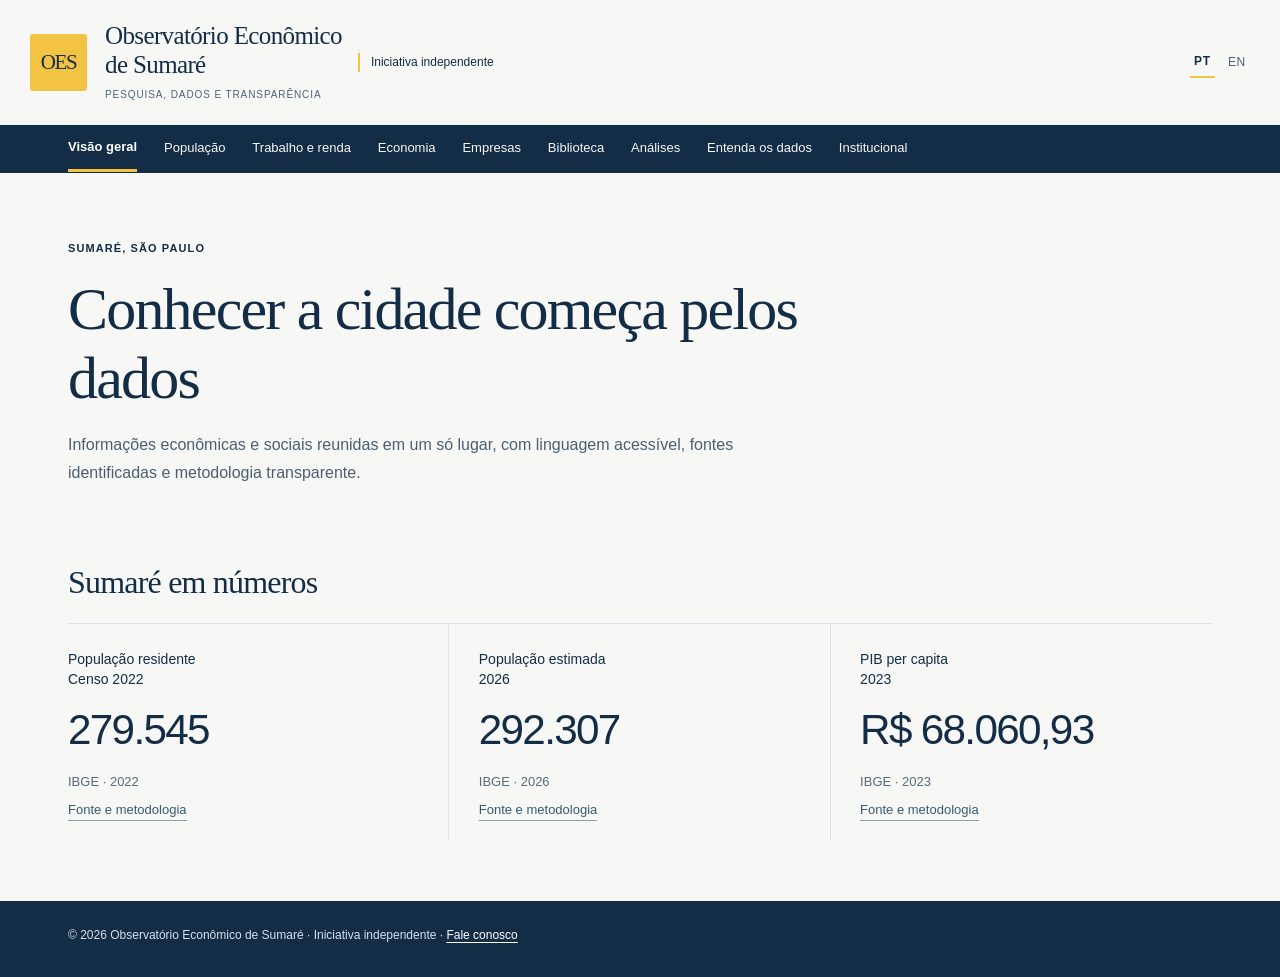
==== site/index.html @ 67cda7cc "style: aplica identidade híbrida OES e metadados de compartilhamento" ====
<!DOCTYPE html>
<html lang="pt-BR"><head><meta charset="utf-8"/><meta content="width=device-width,initial-scale=1" name="viewport"/><title>Observatório Econômico de Sumaré | Dados e transparência</title><meta name="description" content="Consulte dados oficiais de Sumaré sobre população, empregos, empresas e economia. Indicadores do IBGE e MTE, gráficos e fontes verificáveis.">
<link rel="canonical" href="https://oesumare.github.io/">
<link rel="alternate" hreflang="pt-BR" href="https://oesumare.github.io/">
<link rel="alternate" hreflang="en" href="https://oesumare.github.io/en/index.html">
<meta property="og:type" content="website">
<meta property="og:site_name" content="Observatório Econômico de Sumaré">
<meta property="og:locale" content="pt_BR">
<meta property="og:locale:alternate" content="en_US">
<meta property="og:title" content="Observatório Econômico de Sumaré | Dados e transparência">
<meta property="og:description" content="Consulte dados oficiais de Sumaré sobre população, empregos, empresas e economia. Indicadores do IBGE e MTE, gráficos e fontes verificáveis.">
<meta property="og:url" content="https://oesumare.github.io/">
<meta property="og:image" content="https://oesumare.github.io/assets/images/oes-social.png">
<meta property="og:image:type" content="image/png">
<meta property="og:image:width" content="1200">
<meta property="og:image:height" content="630">
<meta property="og:image:alt" content="Identidade institucional do Observatório Econômico de Sumaré">
<meta name="twitter:card" content="summary_large_image">
<meta name="twitter:image" content="https://oesumare.github.io/assets/images/oes-social.png"><meta http-equiv="Content-Security-Policy" content="default-src 'self'; script-src 'self'; style-src 'self' https://fonts.googleapis.com; font-src https://fonts.gstatic.com; img-src 'self' data:; connect-src 'self'; object-src 'none'; base-uri 'self'; form-action 'none'"><link rel="stylesheet" href="assets/css/styles.css?v=20261028-governance-return"><link rel="stylesheet" href="assets/css/mapa.css"><link rel="stylesheet" href="assets/css/empresas.css"><link rel="stylesheet" href="assets/css/idades.css"><script src="assets/js/lang-switch.js" defer></script><script src="assets/js/nav-scroll-cue.js" defer></script><script src="assets/js/app.js" defer></script><script src="assets/js/indicators.js" defer></script><script src="assets/js/mapa.js" defer></script><script src="assets/js/idades.js" defer></script><script src="assets/js/empresas.js" defer></script><script src="assets/js/empresas-cempre.js" defer></script></head><body>
<header class="mast"><div class="wrap mast-inner"><div class="identity"><div aria-hidden="true" class="monogram">OES</div><div><strong>Observatório Econômico<br/>de Sumaré</strong><span>Pesquisa, dados e transparência</span></div></div><div class="independent"><span class="independent-main">Iniciativa independente</span></div><div class="language-switch" role="group" aria-label="Idioma"><span class="language-current" aria-current="true">PT</span><a lang="en" hreflang="en" href="en/index.html">EN</a></div></div></header>
<nav aria-label="Navegação principal">
<div class="wrap nav-shell"><div class="nav-inner">
<button type="button" aria-expanded="true" class="active" data-tab="inicio">Visão geral</button>
<button type="button" aria-expanded="false" data-tab="populacao">População</button>
<button type="button" aria-expanded="false" data-tab="trabalho">Trabalho e renda</button>
<button type="button" aria-expanded="false" data-tab="economia">Economia</button>
<button type="button" aria-expanded="false" data-tab="empresas">Empresas</button>
<a class="nav-library-link" href="biblioteca.html">Biblioteca</a>
<button type="button" aria-expanded="false" data-tab="analises">Análises</button>
<button type="button" aria-expanded="false" data-tab="metodologia">Entenda os dados</button>
<button type="button" aria-expanded="false" data-tab="sobre">Institucional</button>
</div></div>
</nav>
<main class="wrap"><section class="tab" id="inicio" role="region"><section class="intro intro--overview"><div><div class="kicker">Sumaré, São Paulo</div><h1>Conhecer a cidade começa pelos dados</h1><p>Informações econômicas e sociais reunidas em um só lugar, com linguagem acessível, fontes identificadas e metodologia transparente.</p></div></section><div class="section-title"><h2>Sumaré em números</h2></div><div class="metrics metrics--three"><div class="metric" data-indicator="populacao-censo-2022"><p class="metric-title">População residente<br/>Censo 2022</p><div class="number">Carregando…</div><div class="origin">IBGE · <a href="https://www.ibge.gov.br/cidades-e-estados/sp/sumare.html" rel="noopener" target="_blank">Fonte</a></div></div><div class="metric" data-indicator="populacao-estimada"><p class="metric-title">População estimada<br/>2026</p><div class="number">Carregando…</div><div class="origin">IBGE · <a href="https://www.ibge.gov.br/cidades-e-estados/sp/sumare.html" rel="noopener" target="_blank">Fonte</a></div></div><div class="metric" data-indicator="pib-per-capita-2023"><p class="metric-title">PIB per capita<br/>2023</p><div class="number">Carregando…</div><div class="origin">IBGE · <a href="https://www.ibge.gov.br/cidades-e-estados/sp/sumare.html" rel="noopener" target="_blank">Fonte</a></div></div></div></section>
<section class="tab" hidden="" id="populacao" role="region"><div class="section-title"><h2 id="mapa-titulo">População</h2></div>
<section class="populacao-indicadores"><div class="section-title"><h2>Indicadores do município</h2></div>
<div class="metrics metrics--two">
<article class="metric" data-indicator="populacao-censo-2022"><p class="metric-title">População residente · Censo 2022</p><div class="number">Carregando…</div><div class="origin">Fonte: IBGE</div></article>
<article class="metric" data-indicator="populacao-estimada"><p class="metric-title">População estimada · 2026</p><div class="number">Carregando…</div><div class="origin">Fonte: IBGE</div></article>
</div><p class="footnote">O Censo conta quantas pessoas moravam na cidade em 2022. A estimativa calcula a população para uma data posterior.</p></section><section class="mapa-section" data-mapa aria-labelledby="mapa-titulo"><p class="mapa-intro">Moradores por região administrativa · IBGE, Censo 2022.</p><div class="mapa-layout"><div class="mapa-figure"><svg class="mapa-canvas" data-mapa-svg role="group" aria-label="Mapa interativo das seis regiões de Sumaré" viewBox="0 0 720 390"></svg><div class="mapa-scale" aria-label="As cores indicam o número de moradores"><span>35,7 mil</span><span class="mapa-scale-bar" aria-hidden="true"></span><span>59,1 mil moradores</span></div></div><aside class="mapa-sidebar" aria-label="Moradores por região"><div class="mapa-sidebar-heading"><h3>Moradores por região</h3><span>Censo 2022</span></div><div class="mapa-region-list"><div class="mapa-buttons" data-mapa-buttons role="group" aria-label="Selecionar região"></div></div></aside></div><p class="mapa-status" role="status" data-mapa-status>Carregando mapa oficial…</p><p class="mapa-announcement" data-mapa-selection aria-live="polite"></p><div class="mapa-note"><p>O Censo 2022 registrou <strong>279.545 moradores</strong> em Sumaré. Nas seis regiões apresentadas, são <strong>276.846</strong>, uma diferença de <strong>2.699 pessoas</strong> ainda não esclarecida pelas fontes consultadas do IBGE.</p><details class="mapa-details"><summary>Fontes e limitações</summary><p>No IBGE, essas regiões são classificadas como bairros. Os dados populacionais e os limites geográficos são de 2022. Fontes: <a href="https://ftp.ibge.gov.br/Censos/Censo_Demografico_2022/Agregados_por_Setores_Censitarios/Agregados_por_Bairro_csv/Agregados_por_bairros_basico_BR_20260520.zip" target="_blank" rel="noopener noreferrer">IBGE · CSV</a> · <a href="https://geoftp.ibge.gov.br/organizacao_do_territorio/malhas_territoriais/malhas_de_setores_censitarios__divisoes_intramunicipais/censo_2022/bairros/shp/UF/SP_bairros_CD2022.zip" target="_blank" rel="noopener noreferrer">IBGE · limites geográficos</a>.</p></details></div></section><section class="age-section" aria-labelledby="age-title" data-age-chart><div class="section-title"><h2 id="age-title">Moradores por faixa etária</h2><span>IBGE · Censo 2022</span></div><div class="age-list" data-age-list><p>Carregando faixas etárias…</p></div><p class="age-selection" data-age-selection role="status" aria-live="polite"></p><p class="age-source">Fonte: <a target="_blank" rel="noopener noreferrer" href="https://sidra.ibge.gov.br/tabela/9514">IBGE · SIDRA, tabela 9514</a>. Faixas agrupadas pelo OES a partir das categorias oficiais de cinco anos.</p></section><section class="populacao-educacao" aria-label="Educação"><div class="section-title"><h2>Educação · Censo 2022</h2></div><div class="metrics metrics--two"><article class="metric" data-indicator="escolarizacao-6-14-anos-2022"><p class="metric-title">Crianças de 6 a 14 anos na escola (2022)</p><div class="number">Carregando…</div><div class="origin">Fonte: IBGE · Censo 2022</div></article><article class="metric" data-indicator="taxa-alfabetizacao-15-mais-2022"><p class="metric-title">Alfabetização, moradores de 15 anos ou mais (2022)</p><div class="number">Carregando…</div><div class="origin">Fonte: IBGE · Censo 2022</div></article></div></section></section><section class="tab" hidden="" id="trabalho" role="region"><div class="section-title"><h2>Trabalho e renda</h2><span>IBGE · RAIS · Novo CAGED</span></div><p class="prose">Os vínculos registrados na cidade e a situação dos moradores são medidas diferentes. Veja cada uma separadamente.</p><h3 class="data-subheading">Empregos formais nos estabelecimentos de Sumaré</h3><p class="section-context">Veja quantos empregos formais estão registrados em Sumaré.</p><div class="metrics metrics--three"><article class="metric" data-indicator="estoque-vinculos-formais" data-source-label="Prefeitura Municipal de Sumaré"><p class="metric-title">Empregos formais ativos (Novo CAGED, ago. 2026)</p><div class="number">Carregando…</div><div class="origin">Prefeitura Municipal de Sumaré</div></article><article class="metric" data-indicator="saldo-vinculos-formais" data-source-label="Prefeitura Municipal de Sumaré"><p class="metric-title">Aumento de empregos formais (jan. a ago. 2026)</p><div class="number">Carregando…</div><div class="origin">Prefeitura Municipal de Sumaré</div></article><article class="metric" data-indicator="saldo-vinculos-formais-2026-08" data-source-label="Prefeitura Municipal de Sumaré"><p class="metric-title">Aumento de empregos formais (ago. 2026)</p><div class="number">Carregando…</div><div class="origin">Prefeitura Municipal de Sumaré</div></article></div><p class="footnote">RAIS 2025 e Novo CAGED (ago. 2026) têm períodos e bases diferentes; seus totais não devem ser comparados diretamente.</p><section class="sector-breakdown" aria-labelledby="rais-setores-titulo"><h3 class="data-subheading" id="rais-setores-titulo">Empregos formais por setor</h3><p class="section-context">RAIS 2025 · empregos registrados nos estabelecimentos de Sumaré.</p><div class="metrics metrics--sectors" role="group" aria-label="Empregos por setor"><article class="metric" data-indicator="rais-vinculos-servicos-2025"><p class="metric-title">Serviços</p><span class="sector-track" aria-hidden="true"><span class="sector-fill"></span></span><div class="number">Carregando…</div></article><article class="metric" data-indicator="rais-vinculos-industria-2025"><p class="metric-title">Indústria</p><span class="sector-track" aria-hidden="true"><span class="sector-fill"></span></span><div class="number">Carregando…</div></article><article class="metric" data-indicator="rais-vinculos-comercio-2025"><p class="metric-title">Comércio</p><span class="sector-track" aria-hidden="true"><span class="sector-fill"></span></span><div class="number">Carregando…</div></article><article class="metric" data-indicator="rais-vinculos-construcao-2025"><p class="metric-title">Construção</p><span class="sector-track" aria-hidden="true"><span class="sector-fill"></span></span><div class="number">Carregando…</div></article><article class="metric" data-indicator="rais-vinculos-agropecuaria-2025"><p class="metric-title">Agropecuária</p><span class="sector-track" aria-hidden="true"><span class="sector-fill"></span></span><div class="number">Carregando…</div></article></div><p class="sector-source">MTE · RAIS 2025 · <button type="button" class="source-detail" data-rais-method hidden>Fonte e metodologia</button></p></section><h3 class="data-subheading">Trabalho dos moradores</h3><p class="section-context">Censo 2022: pessoas de 14 anos ou mais que moravam em Sumaré.</p><div class="metrics metrics--two"><article class="metric" data-indicator="pessoas-ocupadas"><p class="metric-title">Moradores ocupados (Censo 2022)</p><div class="number">Carregando…</div><div class="origin">Fonte: IBGE · Censo 2022</div></article><article class="metric" data-indicator="pessoas-desocupadas"><p class="metric-title">Moradores desocupados (Censo 2022)</p><div class="number">Carregando…</div><div class="origin">Fonte: IBGE · Censo 2022</div></article><article class="metric" data-indicator="previdencia-ocupados"><p class="metric-title">Ocupados que contribuem para a Previdência (2022)</p><div class="number">Carregando…</div><div class="origin">Fonte: IBGE · Censo 2022</div></article><article class="metric" data-indicator="residentes-conta-propria-2022"><p class="metric-title">Moradores por conta própria (2022)</p><div class="number">Carregando…</div><div class="origin">Fonte: IBGE · Censo 2022</div></article></div><h3 class="data-subheading">Rendimentos do trabalho</h3><p class="section-context">Censo 2022: valor central dos rendimentos do trabalho de moradores ocupados com rendimento.</p><div class="metrics metrics--two"><article class="metric" data-indicator="renda-mediana-ocupados-2022"><p class="metric-title">Rendimento mediano mensal (2022)</p><div class="number">Carregando…</div><div class="origin">Fonte: IBGE · Censo 2022</div></article></div><p class="footnote">Consulte as <a href="#metodologia">fontes e metodologias</a> de cada indicador.</p></section><section class="tab" hidden="" id="economia" role="region"><div class="section-title"><h2>Produção econômica</h2><span>IBGE · 2023</span></div><p class="prose">O PIB mostra o valor da produção de bens e serviços em Sumaré. O PIB por habitante divide esse total pela população; não representa a renda de cada morador nem mostra como a renda é distribuída.</p><div class="metrics metrics--two"><article class="metric" data-indicator="pib-municipal-2023"><p class="metric-title">PIB municipal</p><div class="number">Carregando…</div><div class="origin">Fonte: IBGE · PIB dos Municípios 2023</div></article><article class="metric" data-indicator="pib-per-capita-2023"><p class="metric-title">PIB por habitante</p><div class="number">Carregando…</div><div class="origin">Fonte: IBGE · PIB dos Municípios 2023</div></article></div><p class="footnote">Valores de 2023, sem ajuste pela inflação.</p><div class="economy-related"><p class="footnote">O <a href="https://www.ibge.gov.br/estatisticas/economicas/contas-nacionais/9088-produto-interno-bruto-dos-municipios.html" target="_blank" rel="noopener noreferrer">IBGE não divulgou a divisão do PIB de 2023 por setor</a> nesta edição.</p><p class="section-context">Para consultar unidades locais, pessoas ocupadas e atividades por setor, veja <a href="#empresas">Empresas (IBGE, 2024)</a>. São dados de outra pesquisa e outro período de referência.</p></div></section><section class="tab" hidden="" id="empresas" role="region" data-empresas>
<div class="section-title"><h2>Empresas</h2><span>IBGE · 2024</span></div>
<p class="empresas-intro">Veja como as empresas e organizações se distribuem pelos setores da economia de Sumaré e conheça algumas que atuam na cidade.</p>
<section class="empresas-statistics" data-cempre aria-label="Empresas e atividades econômicas de Sumaré">
  <div class="empresas-numbers">
    <div><span>Empresas e organizações</span><strong data-cempre-number="total">Carregando…</strong></div>
  </div>
  <div class="section-title"><h2>Quantidade de empresas por setor</h2></div>
  
  <div class="empresas-bars" data-cempre-bars role="group" aria-label="Selecione um setor"></div>
  <p class="empresas-selection" data-cempre-selected role="status" aria-live="polite">Carregando dados do IBGE…</p>
  <p class="empresas-method">Fonte: <a href="https://sidra.ibge.gov.br/tabela/9528" target="_blank" rel="noopener noreferrer">IBGE · CEMPRE 2024</a>.</p>
</section>
<div class="section-title"><h2>O que algumas empresas fazem em Sumaré</h2></div>
<p class="empresas-intro">Entre as atividades estão a produção de motores, tintas, alimentos, materiais industriais e aços especiais.</p>
<p class="empresas-count" role="status" data-company-status>Carregando informações…</p>
<div class="empresas-grid" data-company-list></div>

</section><section class="tab" hidden="" id="analises" role="region"><div class="section-title"><h2>Análises</h2><span>Produção do OES</span></div><p class="prose">Ainda não há análises do OES publicadas. Quando houver, cada publicação trará fontes, metodologia e limitações.</p></section>
<section class="tab" hidden="" id="metodologia" role="region"><div class="section-title"><h2>Fontes e metodologia</h2><span>Fontes consultadas</span></div><div class="source"><div><strong>IBGE · Censo 2022 e estimativas</strong><p>População, perfil dos moradores e estimativa populacional de 2026.</p></div><a href="https://www.ibge.gov.br/cidades-e-estados/sp/sumare.html" target="_blank" rel="noopener noreferrer">Ver Sumaré no IBGE</a></div><div class="source"><div><strong>IBGE · PIB dos Municípios 2023</strong><p>PIB municipal e PIB por habitante, a preços correntes.</p></div><a href="https://sidra.ibge.gov.br/tabela/5938" target="_blank" rel="noopener noreferrer">SIDRA · tabela 5938</a></div><div class="source"><div><strong>IBGE · CEMPRE 2024</strong><p>Unidades locais, pessoas ocupadas e atividades por setor.</p></div><a href="https://sidra.ibge.gov.br/tabela/9528" target="_blank" rel="noopener noreferrer">SIDRA · tabela 9528</a></div><div class="source"><div><strong>MTE · RAIS 2025</strong><p>Vínculos formais em estabelecimentos da cidade em 31/12/2025.</p></div><a href="https://www.gov.br/trabalho-e-emprego/pt-br/acesso-a-informacao/acoes-e-programas/programas-projetos-acoes-obras-e-atividades/estatisticas-trabalho/rais/rais-2025/rais-2025-tabelas.xlsx" target="_blank" rel="noopener noreferrer">Tabelas RAIS 2025</a></div><div class="source"><div><strong>Novo CAGED · Prefeitura de Sumaré (MTE)</strong><p>Dados até agosto de 2026, conferidos no boletim da Prefeitura, que reproduz números do MTE. A base municipal original do MTE não foi conferida diretamente.</p></div><a href="https://www.sumare.sp.gov.br/cidadao/noticia/sumare-lidera-saldo-de-empregos-na-rpt-ocupa-a-2-posicao-na-rmc-e-e-14-no-estado" target="_blank" rel="noopener noreferrer">Boletim da Prefeitura</a></div><p class="note">Os detalhes e limites de cada número estão em “Fonte e metodologia”, abaixo do indicador. O glossário explica os termos técnicos.</p><section class="glossary-section" id="glossario" aria-labelledby="glossary-heading"><div class="section-title"><h2 id="glossary-heading">Glossário</h2><span>Definições essenciais</span></div><div class="glossary" id="glossary"></div><p class="note">Em “Saiba mais”, consulte a explicação detalhada e a fonte de cada termo.</p></section></section>
<section class="tab" hidden="" id="sobre" role="region"><div class="section-title"><h2>Sobre o OES</h2><span>Iniciativa independente</span></div><div class="prose"><p>O Observatório Econômico de Sumaré (OES) é uma iniciativa independente, apartidária e gratuita criada para facilitar o acesso a informações econômicas e sociais de Sumaré (SP).</p><p>O OES não integra órgãos governamentais ou instituições de pesquisa e não representa os produtores das estatísticas que utiliza.</p></div><div class="institutional-grid"><article class="institutional-block"><h3>Missão</h3><p>Facilitar o acesso gratuito a dados econômicos e sociais confiáveis sobre Sumaré, com fontes e explicações claras.</p></article><article class="institutional-block"><h3>Visão</h3><p>Ser uma fonte independente de informações sobre Sumaré e ajudar a população a discutir a cidade com base em dados.</p></article></div><div class="institutional-block institutional-values"><h3>Valores</h3><p><strong>Rigor científico · Independência · Transparência · Acessibilidade · Interesse público.</strong></p></div><div class="section-title"><h2>Fundadora</h2></div><div class="prose"><p>Aline Araujo Souza é economista formada pela Universidade Federal do Rio de Janeiro (UFRJ), com experiência em análise econômico-financeira, estudos de mercado, valuation e investimentos.</p></div><div class="institutional-cta"><a href="governanca.html">Como o OES funciona →</a></div></section></main>
<footer class="footer"><div class="wrap">© 2026 Observatório Econômico de Sumaré · Iniciativa independente · <a href="https://deluxe-mask-0a2.notion.site/50be564b68a744d1a137b06023974d03" target="_blank" rel="noopener noreferrer">Fale conosco</a></div></footer>
<dialog id="sourceDialog" aria-labelledby="sourceDialogTitle"><button id="closeSourceDialog" type="button" class="close" aria-label="Fechar">×</button><h3 id="sourceDialogTitle"></h3><div id="sourceDialogBody" class="prose"></div></dialog><dialog id="termDialog" aria-labelledby="termTitle"><button type="button" aria-label="Fechar" class="close" id="closeDialog">×</button><h3 id="termTitle"></h3><p id="termText"></p><p class="term-details" id="termDetails"></p><p class="term-source"><strong>Referência oficial:</strong> <a id="termSource" href="https://anuario.ibge.gov.br/2024/glossario-2024.html" rel="noopener noreferrer" target="_blank"></a></p></dialog>
</body></html>
---- site/assets/css/styles.css ----
@import url('https://fonts.googleapis.com/css2?family=Source+Sans+3:wght@400;500;600&family=Source+Serif+4:wght@400;500&display=swap');

/* OES | Estilos consolidados. Ordem de cascata e responsividade preservadas. */
*{box-sizing: border-box}
body{margin:0}
a{text-underline-offset: 3px}
.wrap{padding: 0 28px; margin: auto}
.mast-inner{display: flex; justify-content: space-between; align-items: center; gap: 16px}
.identity{display: flex; align-items: center}
.monogram{display: grid; place-items: center}
.identity strong{display: block}
.identity span{text-transform: uppercase}
.independent{border-left: 2px solid var(--accent); padding-left: 11px}
.intro{display: grid}
.kicker{text-transform: uppercase}
.intro p{margin: 0}
.aside strong{display: block; color: var(--ink); margin-bottom: 8px}
.section-title{display: flex; justify-content: space-between; align-items: end; gap: 10px}
.section-title h2{margin: 0}
.section-title span{color: var(--muted)}
.metrics{display: grid; grid-template-columns: repeat(4,1fr)}
.metric{border-right: 1px solid var(--line)}
.metric:last-child{border-right: 0}
.metric .metric-title{display:block;margin:0}
.number{font-size: 35px}
.cols{display: grid; grid-template-columns: 1.6fr 1fr}
h3{margin: 0 0 15px}
.explain{border-left: 2px solid var(--accent)}
.explain p{font-size: 14px; margin: 0 0 12px}
.explain strong{font-size: 14px}
.explain button{font: inherit; background: none; border: 0; padding: 0; text-decoration: underline; text-underline-offset: 3px; cursor: pointer}
.glossary button{font: inherit; background: none; border: 0; padding: 0; text-decoration: underline; text-underline-offset: 3px; cursor: pointer}
.footnote{font-size: 11px; color: var(--muted); margin: 18px 0 38px}
.tab[hidden]{display: none}
.prose{font-size: 15px}
.data-table{border-collapse: collapse; width: 100%; background: white}
.data-table th{padding: 17px; border-bottom: 1px solid var(--line); text-align: left; vertical-align: top}
.data-table td{padding: 17px; border-bottom: 1px solid var(--line); text-align: left; vertical-align: top}
.data-table th{text-transform: uppercase; letter-spacing: .09em}
.data-table td:nth-child(2){font-size: 17px}
.data-table td small{display: block; font: 12px/1.5 Arial; color: var(--muted)}
.glossary{display: grid; grid-template-columns: repeat(2,1fr); gap: 0 40px}
.term{border-bottom: 1px solid var(--line)}
.term b{display: block}
.term p{margin: 5px 0}
.source{display: flex; justify-content: space-between; gap: 24px; padding: 18px 0; border-bottom: 1px solid var(--line)}
.source p{font-size: 12px; color: var(--muted); margin: 4px 0 0}
.source a{white-space: nowrap; font-size: 12px}
.note{font-size: 13px; margin: 25px 0}
.footer{border-top: 1px solid var(--ink); font-size: 12px}
dialog{border: 1px solid #b8c2be; max-width: 490px; width: calc(100% - 30px); padding: 25px; background: white; color: var(--ink); box-shadow: 0 16px 55px #0002}
dialog::backdrop{background: #15272b88}
dialog p{font-size: 14px}
dialog .close{float: right; border: 0; background: none; font-size: 22px; cursor: pointer}
button:focus-visible{outline: 2px solid var(--accent); outline-offset: 4px}
a:focus-visible{outline: 2px solid var(--accent); outline-offset: 4px}

@media(max-width:800px){
  .metric:nth-child(2){border-right: 0}
  .glossary{grid-template-columns: 1fr}
}

.metric{border-top: 3px solid transparent}
.metric:first-child{border-top-color: var(--yellow)}
.explain{border-left-color: var(--yellow)}
.mast{border-bottom: 1px solid var(--line)}
.source a{color: #205d87}
::selection{background: #f7df90; color: #142D47}
:root{--white: #fff}
body{-webkit-font-smoothing:antialiased}
.wrap{max-width: 1220px; padding-left: 38px; padding-right: 38px}
.mast{color: var(--ink); border: 0}
.mast-inner{padding: 22px 0}
.identity{gap: 18px}
.monogram{font-size: 21px; width: 57px; height: 57px; border: 0; border-radius: 3px}
.identity span{color: var(--muted); font-size: 10px; margin-top: 7px; display: block}
.independent{color: var(--ink); border-left-color: var(--yellow); font-size: 12px; max-width: 245px}
.intro{padding: 75px 0 56px; grid-template-columns: 1.9fr .65fr; gap: 70px; align-items: start}
.kicker{color: var(--accent); font-size: 11px; font-weight: 800; letter-spacing: .10em}
.intro h1{margin: 18px 0 19px; max-width: 850px}
.intro p{color:#4c5e72;max-width:735px}
.aside{border-top: 4px solid #e4b622; color: #5d697c; font-size: 13px; padding-top: 18px}
.aside strong{font-size: 14px}
.section-title{border:0}
.section-title span{font-size: 12px}
.metrics{gap: 1px; background: var(--line); border: 1px solid var(--line); box-shadow: 0 10px 35px #17274208}
.metric{background: #fff; padding: 26px 22px 25px; border: 0}
.metric .metric-title{font-size: 12px; color: #596678; min-height: 43px}
.number{font: 800 clamp(27px,2.9vw,39px)/1.1 Arial,Helvetica,sans-serif; margin: 15px 0 10px; font-variant-numeric: tabular-nums}
.origin{color: #687689; font-size: 11px}
.cols{gap: 60px; padding-top: 26px}
h3{font-size: 18px}
.explain{background: #fff; border: 1px solid var(--line); border-top: 4px solid #e4b622; padding: 23px 26px; box-shadow: 0 5px 22px #17274208}
.explain p{color: #4f6073}
.explain button{color: #0c5cbe; font-weight: 700; text-decoration-thickness: 1px}
.glossary button{color: #0c5cbe; font-weight: 700; text-decoration-thickness: 1px}
.prose{max-width: 800px}
.prose p{color: #47586d}
.data-table{border: 1px solid var(--line)}
.data-table th{background: #10213d; color: #fff; font-size: 11px}
.data-table td{font-size: 13px}
.data-table td:nth-child(2){font: 800 19px Arial,Helvetica,sans-serif}
.term{padding: 20px 0}
.term b{font-size: 16px}
.term p{font-size: 13px; color: #55657a}
.source{background: transparent}
.source strong{font-size: 15px}
.source a{font-weight: 700}
.note{background:transparent;border:0;padding:0;color:var(--muted);max-width:800px;line-height:1.7}
.footer{color:#d6e0ea;margin-top:60px;border:0;padding:25px 0 31px}
.footer a{color: #fff}
a{color: #115ebc}
dialog{border-radius: 5px; border-color: var(--line)}
dialog h3{font: 800 25px Arial,Helvetica,sans-serif}

@media(max-width:800px){
  .wrap{padding-left: 22px; padding-right: 22px}
  .intro{grid-template-columns: 1fr; gap: 22px; padding: 44px 0 36px}
  .metrics{grid-template-columns: repeat(2,minmax(0,1fr))}
  .metric{border: 0}
  .metric:nth-child(-n+2){border-bottom: 0}
  .cols{grid-template-columns: 1fr; gap: 30px}
  .independent{display: none}
}

@media(max-width:480px){
  .wrap{padding: 0 18px}
  .mast-inner{padding: 16px 0}
  .identity strong{font-size: 17px}
  .identity span{font-size: 9px}
  .monogram{width: 44px; height: 44px; font-size: 16px}
  .number{font-size: 27px}
  .metric{padding: 19px 13px}
}

:root{--accent: #142D47}
.monogram{background: #F3C443; color: #142D47}
button:focus-visible{outline-color: #142D47}
a:focus-visible{outline-color: #142D47}
:root{--ink: #142D47; --paper: #F7F7F5; --muted: #516274; --yellow: #F3C443; --line: #dce3e9}
body{background: var(--paper); color: #333B44}
.mast{background: var(--paper)}
.footer{background: #142D47}
.metrics--two{grid-template-columns:repeat(2,minmax(0,1fr));margin:20px 0 28px;gap:0;border:0;background:transparent;box-shadow:none}
.metrics--two .metric{background:transparent;min-width:0;padding:24px 26px;border:0;border-top:1px solid var(--line);border-right:1px solid var(--line)}
.metrics--two .metric:nth-child(odd){padding-left:0}
.metrics--two .metric:nth-child(even){padding-right:0;border-right:0}
.metrics--two .metric:last-child:nth-child(odd){grid-column:1/-1;border-right:0}
.metrics--two .metric:last-child:nth-child(odd){padding-left:0}
.metric .number{overflow-wrap: anywhere; font-size: clamp(25px,2.9vw,38px)}
.metric .number--verified{color: #142D47}
.metric .origin{display: flex; flex-direction: column; align-items: flex-start; gap: 9px; line-height: 1.6}
.status-line{font-size: 12px; color: #516274; padding: 12px 0 2px; margin: 0}
.source-detail{appearance: none; background: transparent; border: 0; border-bottom: 1px solid #205d87; color: #205d87; font: 600 12px/1.45 "Open Sans",Arial,sans-serif; cursor: pointer; text-align: left; padding: 1px 0}
.source-detail:hover{border-bottom-color: #142D47; color: #142D47}
.source-detail:focus-visible{outline: 2px solid #142D47; outline-offset: 3px}
dialog#sourceDialog{max-width: 680px; max-height: min(83vh,850px); overflow-y: auto; border-radius: 3px; border: 1px solid #cdd5db; padding: 26px 28px}
#sourceDialogTitle{padding-right: 30px; font-size: 22px}
.indicator-detail{margin: 0}
.data-detail{border-top: 1px solid var(--line); padding: 11px 0; display: grid; grid-template-columns: 145px 1fr; gap: 18px}
.data-detail dt{font-size: 12px; color: #516274}
.data-detail dd{margin: 0; font-size: 13px; line-height: 1.6; overflow-wrap: anywhere; color: #333B44}
.data-detail dd a{overflow-wrap: anywhere}

@media(max-width:800px){
  .intro{padding-top: 40px}
  .metrics--two{grid-template-columns: repeat(2,minmax(0,1fr))}
}

@media(max-width:680px){
 .metrics--two{grid-template-columns:repeat(2,minmax(0,1fr))}
}

@media(max-width:480px){
  .metric .origin{font-size: 11px}
  .data-detail{grid-template-columns: 1fr; gap: 3px}
  dialog#sourceDialog{padding: 20px 18px}
}

@media(prefers-reduced-motion:reduce){
  html{scroll-behavior: auto}
  *{animation-duration: 0s!important; transition-duration: 0s!important}
}

.institutional-grid{display:grid;grid-template-columns:repeat(2,minmax(0,1fr));gap:clamp(22px,4vw,60px);margin:28px 0 20px}
.institutional-block{border:0;border-top:1px solid var(--line);background:transparent}
.institutional-block h3{margin:0 0 10px;color:var(--ink)}
.institutional-block p{margin: 0; font-size: 14px; color: #485a68}
.institutional-values{margin-bottom: 35px}
.institutional-cta{background:transparent;border:0;border-top:1px solid var(--line);padding:24px 0;margin:28px 0 0}
.institutional-cta a{font-weight:600}
.back-link a{font-size: 13px; font-weight: 700}

@media(max-width:680px){
  .institutional-grid{grid-template-columns: 1fr}
  .institutional-block{padding:20px 0}
}

:root{--font-editorial:'Source Serif 4',Georgia,'Times New Roman',serif;--font-interface:'Source Sans 3','Segoe UI',Arial,sans-serif;--type-title:clamp(40px,4.7vw,60px);--type-section:clamp(28px,2.8vw,32px);--type-subtitle:clamp(20px,2vw,24px);--type-lead:16px}
@media(max-width:480px){:root{--type-title:clamp(36px,9vw,40px);--type-section:26px;--type-subtitle:20px;--type-lead:15px}}
body{font-family:var(--font-interface);font-size:15px;font-weight:400;line-height:1.65}
.identity strong{font-family: var(--font-editorial); font-size: clamp(19px, 2.1vw, 25px); font-weight: 500; line-height: 1.15; letter-spacing: -.025em; max-width: 400px}
.identity span{font-family: var(--font-interface); font-weight: 500; letter-spacing: .09em}
.monogram{font-family: var(--font-editorial); font-weight: 500; letter-spacing: -.065em}
.intro h1{font:400 var(--type-title)/1.14 var(--font-editorial);letter-spacing:-.03em;color:var(--ink)}
.intro p{font-family:var(--font-interface);font-weight:400;line-height:1.75}
.intro p,.library-hero p,.governance-wrap .governance-lead{font-size:var(--type-lead)}
.section-title h2,.library-hero h1,.governance-wrap .governance-hero h1,.governance-grid .governance-section h2{font:400 var(--type-section)/1.2 var(--font-editorial);letter-spacing:-.025em;color:var(--ink)}
dialog h3{font-family: var(--font-editorial); font-weight: 400; letter-spacing: -.025em; line-height: 1.2}
dialog h3{font-size: 27px}
.number{font-family: var(--font-interface); font-weight: 500; letter-spacing: -.035em}
.metric .number{font-family: var(--font-interface); font-weight: 500; letter-spacing: -.035em}
.data-table td:nth-child(2){font-family: var(--font-interface); font-weight: 500; letter-spacing: -.035em}
.metric .metric-title{font-family: var(--font-interface); font-weight: 500}
.source-detail{font-family: var(--font-interface); font-weight: 500}
h3{font-family: var(--font-interface); font-weight: 600; letter-spacing: -.012em}
.institutional-block h3{font-family:var(--font-interface);font-size:var(--type-subtitle);font-weight:600;letter-spacing:-.012em;line-height:1.3}
.source strong{font-weight: 600}
.explain strong{font-weight: 600}
.aside strong{font-weight: 600}
.term b{font-weight: 600}
.data-detail dt{font-weight: 600}
.data-table th{font-family: var(--font-interface); font-weight: 600}
.section-title{margin:36px 0 20px;padding-top:0}
.intro{padding-top: 66px; padding-bottom: 48px}
.institutional-block{padding:22px 0}

@media (max-width: 800px){
  .intro{padding-top: 43px; padding-bottom: 34px}
}

@media (max-width: 480px){
  .identity strong{font-size: 18px}
  .institutional-block{padding: 18px 0}
}

/* Bilingual selector; institutional palette and typography unchanged. */
.language-switch{display:flex;align-items:center;gap:9px;flex-shrink:0;margin-left:auto;font-family:var(--font-interface);font-size:12px;letter-spacing:.06em}
.language-switch a,.language-switch .language-current{padding:5px 4px;text-decoration:none;white-space:nowrap}
.language-switch a{color:var(--muted)}
.language-switch a:hover,.language-switch a:focus-visible{color:var(--ink);text-decoration:underline}
.language-switch .language-current{color:var(--ink);border-bottom:2px solid var(--yellow);font-weight:600}
@media(max-width:800px){.language-switch{margin-left:auto}}
@media(max-width:480px){.mast-inner{gap:10px}.identity{gap:10px}.language-switch{gap:5px;font-size:11px}}

/* Glossário: leitura rápida e fichas detalhadas sob demanda. */
.term .term-action{display:inline-block;margin-top:3px;font:500 13px/1.6 var(--font-interface);color:#205d87;text-decoration:underline;text-underline-offset:3px}
.term .term-action:hover{color:#142d47}
.term .term-action:focus-visible{outline:2px solid #142d47;outline-offset:3px}
#termDialog{max-height:min(85vh,850px);overflow-y:auto}
#termDialog .term-details{border-top:1px solid var(--line);padding-top:15px}
#termDialog .term-source{margin-top:18px}
#termDialog .term-source a{overflow-wrap:anywhere}

/* Exibir a apresentação apenas na aba Visão geral, em uma coluna. */
.intro--overview{grid-template-columns:minmax(0,1fr)}

/* Governança: leitura editorial em linhas, sem cartões ou índice duplicado. */
.governance-wrap{padding-top:clamp(32px,4.5vw,60px);padding-bottom:12px}
.governance-hero{max-width:980px;margin:0;padding:0 0 37px}
.governance-wrap .governance-hero h1{margin:0 0 13px}
.governance-wrap .governance-lead{max-width:690px;margin:0;color:var(--muted);line-height:1.7}
.governance-hero::after{content:"";display:block;width:48px;height:3px;margin-top:27px;background:var(--yellow)}
.governance-grid{display:block;max-width:1050px;border-bottom:1px solid var(--line)}
nav.governance-return{background:transparent;border:0}
.governance-return{margin:22px 0 0;font-size:14px;line-height:1.5}
.governance-return a{font-weight:600}
.governance-grid .governance-section{display:grid;grid-template-columns:minmax(190px,.64fr) minmax(0,1.36fr);column-gap:clamp(28px,4vw,70px);max-width:none;margin:0;padding:26px 0;border:0;border-top:1px solid var(--line);scroll-margin-top:22px;align-items:start}
.governance-grid .governance-section h2{grid-column:1;grid-row:1;margin:0}
.governance-grid .governance-section p{grid-column:2;margin:0 0 9px;color:#47586d;font-size:15px;line-height:1.7}
.governance-grid .governance-section h2 + p{grid-row:1}
.governance-grid .governance-section p:last-child{margin-bottom:0}
.governance-grid .governance-section strong{font-weight:600;color:var(--ink)}
.governance-grid .governance-section a{font-weight:600;overflow-wrap:anywhere}
.governance-section h3{margin:24px 0 12px;color:var(--ink);font:600 16px/1.4 var(--font-interface)}
.governance-section h4{margin:20px 0 10px;color:var(--ink);font:600 15px/1.4 var(--font-interface)}
.governance-section ul,.governance-section ol{padding-left:23px}
.governance-section li{margin-bottom:9px;color:#47586d;font-size:15px;line-height:1.7}
@media(max-width:760px){
 .governance-hero{padding-bottom:29px}
 .governance-grid .governance-section{display:block;padding:21px 0 23px}
 .governance-grid .governance-section h2{margin-bottom:9px}
 .governance-grid .governance-section p{font-size:14.5px}
}
@media(max-width:480px){
 .governance-wrap{padding-top:26px;padding-bottom:12px}
 .governance-hero::after{margin-top:21px}
}

/* Glossário integrado à seção de fontes. */
.glossary-section{margin-top:35px;padding-top:5px;scroll-margin-top:20px}

/* Interface responsiva e leitura de dados. */
/* Indicadores com hierarquia editorial, sem cartões decorativos. */
#inicio > .section-title{border:0;padding-top:0;margin:28px 0 22px}
.metrics--three{grid-template-columns:repeat(3,minmax(0,1fr));gap:0;border:0;background:transparent;box-shadow:none;margin:0}
.metrics--three .metric{min-width:0;padding:26px clamp(20px,2.3vw,34px) 20px;background:transparent;border:0;border-top:1px solid var(--line);border-right:1px solid var(--line)}
.metrics--three .metric:first-child{padding-left:0;border-top:1px solid var(--line)}
.metrics--three .metric:last-child{border-right:0;padding-right:0}
.metrics--three .metric .metric-title{font-size:14px;font-weight:500;line-height:1.4;min-height:40px;color:var(--ink)}
.metrics--three .metric .number{font-size:clamp(30px,3.3vw,44px);font-weight:500;line-height:1.18;letter-spacing:-.04em;overflow-wrap:normal;margin:15px 0 17px}
.metrics--three .metric .origin{font-size:13px;line-height:1.5;gap:8px;color:#596a79}
.metrics--three .metric .source-detail{font-size:13px;color:#365b73;font-weight:500;border-color:#8a9daa}
@media(max-width:900px){
 .metrics--three{grid-template-columns:repeat(2,minmax(0,1fr))}
 .metrics--three .metric,.metrics--three .metric:first-child,.metrics--three .metric:last-child{padding:22px 12px;border:0;border-top:1px solid var(--line)}
 .metrics--three .metric:nth-child(odd){padding-left:0;border-right:1px solid var(--line)}
 .metrics--three .metric:nth-child(even){padding-right:0;border-right:0}
 .metrics--three .metric:last-child:nth-child(odd){grid-column:1/-1;padding-left:0;padding-right:0;border-right:0}
 .metrics--three .metric .metric-title{min-height:40px}
 .metrics--three .metric .number{font-size:clamp(31px,5vw,41px);margin:11px 0 13px}
}
.metric .metric-title{font-size:13px;min-height:41px}
.metric .origin,.origin,.footnote,.source p,.source a,.data-table td small,.data-detail dt,.source-detail,.section-title span{font-size:13px}
.mast-inner .independent-main{display:block}
@media(max-width:800px){
 .mast-inner{flex-wrap:wrap;row-gap:8px}
 .mast-inner .independent{display:block;order:3;flex-basis:100%;max-width:none;padding:0 0 0 75px;border:0;font-size:12px;line-height:1.4}
}
@media(max-width:480px){
 .mast-inner .independent{padding-left:54px;font-size:12px}
}

/* Navegação única: oito opções em sequência, com quebra natural no mobile. */
nav{background:var(--ink);border-bottom:1px solid var(--ink)}
.nav-shell{display:block}
.nav-inner{display:flex;flex-wrap:wrap;align-items:center;column-gap:clamp(14px,2.1vw,27px);row-gap:0;min-width:0}
.nav-inner button,.nav-inner>a{display:inline-flex;align-items:center;flex:0 0 auto;min-height:47px;padding:12px 0 11px;background:transparent;border:0;border-bottom:2px solid transparent;color:#f7f7f5;text-decoration:none;text-align:left;font:500 13px/1.4 var(--font-interface);cursor:pointer;white-space:nowrap}
.nav-inner button:hover,.nav-inner>a:hover,.nav-inner button:focus-visible,.nav-inner>a:focus-visible{color:#fff}
.nav-inner button[aria-expanded="true"],.nav-inner>a[aria-current="page"]{color:#fff;font-weight:600;border-bottom:3px solid var(--yellow)}
.nav-inner button:focus-visible,.nav-inner>a:focus-visible{outline:2px solid var(--yellow);outline-offset:3px}
@media(max-width:800px){
 .nav-inner{column-gap:18px}
 .nav-inner button,.nav-inner>a{min-height:42px;padding:10px 0}
}
@media(max-width:390px){
 .nav-inner{column-gap:14px}
 .nav-inner button,.nav-inner>a{font-size:12.5px}
}

/* Mobile: todos os links do menu ficam visíveis, sem rolagem horizontal. */
@media (max-width: 800px) {
  .nav-inner {
    flex-wrap: wrap;
    overflow: visible;
    column-gap: 8px;
    row-gap: 0;
  }
  .nav-inner button, .nav-inner > a { flex-shrink: 0; }
}
@media (max-width: 680px) {
  .section-title { align-items: flex-start; flex-wrap: wrap; row-gap: 2px; }
  .section-title > span { flex-basis: 100%; }
  .tab > .section-title:first-child { margin: 24px 0 14px; }
  .tab section > .section-title h2 { font-size: clamp(21px, 5.8vw, 25px); }
  .metrics--two .metric,
  .metrics--two .metric:nth-child(odd),
  .metrics--two .metric:nth-child(even),
  .metrics--two .metric:last-child:nth-child(odd) {
    padding: 14px 12px;
    border: 0;
    border-top: 1px solid var(--line);
  }
  .metrics--two .metric:nth-child(odd) { padding-left: 0; border-right: 1px solid var(--line); }
  .metrics--two .metric:nth-child(even) { padding-right: 0; border-right: 0; }
  .metrics--two .metric:last-child:nth-child(odd) { grid-column: 1 / -1; padding-right: 0; border-right: 0; }
  .metrics--two .metric:first-child { border-top: 1px solid var(--line); }
  .footnote { margin: 10px 0 24px; line-height: 1.6; }
  .footer { margin-top: 36px; }
  .metrics--two .metric, .metrics--two .metric:first-child, .metrics--two .metric:last-child {
    padding: 14px 0;
  }
  .metrics--two .metric:nth-child(even) { padding-left: 12px; }
  .metrics--two .metric:last-child:nth-child(odd) { padding-left: 0; padding-right: 0; }
  .metric .metric-title { min-height: 0; line-height: 1.4; }
  .metric .number { margin: 8px 0 7px; }
  .metric .origin { gap: 4px; line-height: 1.4; }
  .metrics--three .metric, .metrics--three .metric:first-child, .metrics--three .metric:last-child {
    padding: 15px 0;
  }
  .metrics--three .metric .number { margin: 8px 0 9px; }
  .metrics--three .metric:nth-child(odd) { padding-left: 0; padding-right: 12px; border-right: 1px solid var(--line); }
  .metrics--three .metric:nth-child(even) { padding-left: 12px; padding-right: 0; border-right: 0; }
  .metrics--three .metric:last-child:nth-child(odd) { padding-left: 0; padding-right: 0; border-right: 0; }
  .metrics--three .metric .metric-title { min-height: 40px; }
  .source { flex-direction: column; gap: 6px; padding: 13px 0; }
  .source a { align-self: flex-start; white-space: normal; }
}

/* Mobile: indicação discreta de mais opções, sem aumentar o cabeçalho. */
@media (max-width: 800px) {
  .nav-shell { position: relative; }
  .nav-shell.nav-more-right::after {
    content: "›";
    position: absolute;
    top: 0;
    right: 22px;
    width: 24px;
    height: 42px;
    display: flex;
    align-items: center;
    justify-content: flex-end;
    background: linear-gradient(90deg, transparent, #142D47 50%);
    color: var(--yellow);
    font: 600 24px/1 var(--font-interface);
    pointer-events: none;
  }
}
@media (max-width: 480px) {
  .nav-shell.nav-more-right::after { right: 18px; }
}

/* Hierarquia editorial: cada grupo responde a uma pergunta, sem novos cartões. */
.tab .data-subheading{margin:26px 0 5px;font:600 clamp(17px,2vw,20px)/1.4 var(--font-interface);color:var(--ink)}
.tab .section-context{max-width:800px;margin:0 0 12px;font-size:14px;line-height:1.65;color:var(--muted)}
.tab .economy-related{max-width:850px;margin-top:16px;padding-top:2px;border-top:1px solid var(--line)}
.tab .economy-related .footnote{margin:8px 0 0}
@media(max-width:680px){.tab .data-subheading{margin-top:20px}.tab .section-context{font-size:13px}}


/* RAIS: comparação com a linguagem editorial dos demais gráficos. */
#trabalho .sector-breakdown{margin:12px 0 28px}
#trabalho .metrics--sectors{display:grid;grid-template-columns:minmax(0,1fr);max-width:900px;gap:2px;margin:12px 0 0;padding:0;border:0;background:transparent;box-shadow:none}
#trabalho .metrics--sectors .metric{display:grid;grid-template-columns:135px minmax(0,1fr) 80px;align-items:center;gap:18px;min-width:0;min-height:38px;padding:9px 6px;border:0;background:transparent}
#trabalho .metrics--sectors .metric .metric-title{font:500 14px/1.4 var(--font-interface);min-height:0;color:var(--ink)}
#trabalho .metrics--sectors .sector-track{display:block;height:12px;overflow:hidden;background:#e4e9ed}
#trabalho .metrics--sectors .sector-fill{display:block;height:100%;width:0;background:#536d82}
#trabalho .metrics--sectors .metric .number{margin:0;font:500 14px/1.4 var(--font-interface);letter-spacing:0;white-space:nowrap;text-align:right;font-variant-numeric:tabular-nums}
#trabalho .sector-source{max-width:900px;margin:16px 6px 0;color:var(--muted);font-size:12px;line-height:1.75}
#trabalho .sector-source .source-detail{font-size:12px}
@media(max-width:720px){
 #trabalho .metrics--sectors .metric{grid-template-columns:95px minmax(0,1fr) 62px;gap:9px;min-height:36px;padding:9px 3px}
 #trabalho .metrics--sectors .metric .metric-title,
 #trabalho .metrics--sectors .metric .number{font-size:12px}
 #trabalho .metrics--sectors .sector-track{height:10px}
 #trabalho .sector-source{margin:14px 3px 0}
}
---- site/assets/css/mapa.css ----
/* Mapa populacional: a geometria do IBGE é o elemento principal. */
#populacao > .section-title { margin: 28px 0 0; }
.mapa-section { max-width: 900px; padding-top: 20px; border-top: 1px solid var(--line); }
.mapa-intro {
  margin: 6px 0 0;
  color: var(--muted);
  font: 400 14px/1.55 var(--font-interface);
}
.mapa-layout {
  display: grid;
  grid-template-columns: minmax(0, 1.6fr) minmax(270px, .95fr);
  align-items: center;
  gap: clamp(28px, 4vw, 50px);
  margin: 24px 0 0;
}
.mapa-figure { min-width: 0; }
.mapa-canvas { display: block; width: 100%; height: auto; aspect-ratio: 720 / 390; }
.mapa-area {
  fill: var(--mapa-tone, #d5e2eb);
  stroke: var(--paper);
  stroke-width: 2.4;
  vector-effect: non-scaling-stroke;
  cursor: pointer;
  transition: filter .15s, stroke .15s;
}
.mapa-area:hover, .mapa-area.is-hovered {
  stroke: var(--ink);
  stroke-width: 2.5;
  filter: brightness(.94);
}
.mapa-area.is-selected { stroke: var(--ink); stroke-width: 3; filter: brightness(.92); }
.mapa-area:focus-visible { outline: none; stroke: var(--yellow); stroke-width: 4; }
.mapa-scale {
  display: flex;
  justify-content: center;
  align-items: center;
  gap: 10px;
  margin-top: 6px;
  color: var(--muted);
  font: 400 12px/1.5 var(--font-interface);
}
.mapa-scale-bar {
  display: block;
  width: clamp(85px, 16vw, 140px);
  height: 7px;
  background: linear-gradient(to right, #d9e5ed, #557896);
}
.mapa-sidebar { min-width: 0; }
.mapa-sidebar-heading {
  display: flex;
  align-items: baseline;
  justify-content: space-between;
  gap: 10px;
  padding-bottom: 13px;
  border-bottom: 1px solid var(--ink);
}
.mapa-sidebar-heading h3 {
  margin: 0;
  color: var(--ink);
  font: 400 21px/1.3 var(--font-editorial);
}
.mapa-sidebar-heading span {
  color: var(--muted);
  white-space: nowrap;
  font: 400 12px/1.4 var(--font-interface);
}
.mapa-buttons { display: grid; }
.mapa-choice {
  display: grid;
  grid-template-columns: minmax(0, 1fr) auto;
  align-items: center;
  gap: 9px;
  width: 100%;
  min-height: 47px;
  padding: 11px 6px;
  border: 0;
  border-bottom: 1px solid var(--line);
  background: transparent;
  color: var(--ink);
  cursor: pointer;
  text-align: left;
  font: 400 14px/1.4 var(--font-interface);
}
.mapa-choice:hover, .mapa-choice.is-hovered { color: #205d87; }
.mapa-choice.is-selected {
  border-bottom-color: #7e9bb0;
  font-weight: 600;
}
.mapa-choice-value { font-variant-numeric: tabular-nums; }
.mapa-choice:focus-visible { outline: 2px solid var(--ink); outline-offset: 2px; }
.mapa-status { margin: 9px 0; color: var(--muted); font-size: 12px; }
.mapa-announcement {
  position: absolute;
  width: 1px;
  height: 1px;
  overflow: hidden;
  clip-path: inset(50%);
  white-space: nowrap;
}
.mapa-note {
  max-width: 1030px;
  margin: 19px 0 0;
  padding-top: 13px;
  border-top: 1px solid var(--line);
  color: var(--muted);
  font: 400 12px/1.6 var(--font-interface);
}
.mapa-note > p { margin: 0; }
.mapa-details { margin-top: 4px; }
.mapa-details summary {
  display: list-item;
  max-width: 100%;
  width: max-content;
  cursor: pointer;
  color: var(--ink);
  font-weight: 600;
}
.mapa-details summary:focus-visible { outline: 2px solid var(--ink); outline-offset: 3px; }
.mapa-details p { max-width: 820px; margin: 9px 0 0; }
.populacao-indicadores { max-width: 900px; margin-top: 25px; }
.populacao-indicadores > .section-title { margin: 0 0 10px; }
.populacao-indicadores > .prose { margin: 0; color: var(--muted); }
.populacao-indicadores > .footnote { margin: 8px 0 24px; }
@media (max-width: 790px) {
  .mapa-layout { grid-template-columns: minmax(0, 1fr); gap: 18px; margin-top: 15px; }
  .mapa-figure, .mapa-sidebar { max-width: 650px; }
  .mapa-choice { min-height: 44px; }
}
@media (max-width: 480px) {
  #populacao > .section-title { margin-top: 20px; }
  .mapa-intro { font-size: 13px; }
  .mapa-layout { gap: 16px; }
  .mapa-scale { font-size: 11px; gap: 8px; }
  .mapa-sidebar-heading h3 { font-size: 20px; }
  .mapa-choice { font-size: 13px; }
  .mapa-announcement:not(:empty) {
    position: static;
    width: auto;
    height: auto;
    clip-path: none;
    margin: -2px 0 12px;
    font: 500 13px/1.4 var(--font-interface);
    color: var(--ink);
  }
  .populacao-indicadores { margin-top: 27px; }
}
@media (prefers-reduced-motion: reduce) { .mapa-area { transition: none; } }

/* Mobile: duas estatísticas lado a lado, mapa logo abaixo; educação depois. */
.populacao-educacao { max-width: 900px; margin: 30px 0 0; }
.populacao-educacao > .section-title { margin-bottom: 10px; }
@media (max-width: 680px) {
  .populacao-indicadores { margin-top: 15px; }
  .populacao-indicadores > .section-title { margin-bottom: 7px; }
  #populacao .populacao-indicadores > .metrics--two {
    display: grid;
    grid-template-columns: repeat(2, minmax(0, 1fr));
    gap: 12px;
    margin: 10px 0 0;
  }
  #populacao .populacao-indicadores > .metrics--two .metric {
    padding: 12px 9px 10px 0;
    border-bottom: 0;
    border-right: 1px solid var(--line);
  }
  #populacao .populacao-indicadores > .metrics--two .metric:last-child {
    border-right: 0;
    padding-left: 3px;
    padding-right: 0;
  }
  #populacao .populacao-indicadores .metric .metric-title { font-size: 12px; line-height: 1.35; }
  #populacao .populacao-indicadores .metric .number {
    font-size: clamp(23px, 6.4vw, 30px);
    margin: 9px 0;
    overflow-wrap: normal;
  }
  #populacao .populacao-indicadores .origin { font-size: 11px; gap: 4px; }
  #populacao .populacao-indicadores .source-detail { font-size: 12px; }
  .populacao-indicadores > .footnote { margin: 8px 0 19px; }
  .mapa-section { padding-top: 16px; }
  .mapa-layout { margin-top: 12px; }
  .populacao-educacao { margin-top: 23px; }
}
---- site/assets/css/empresas.css ----
/* Empresas: apresentação editorial sem métricas ou ranking não verificados. */
.empresas-intro{max-width:790px;color:#4b5b6b;margin:0 0 24px;font-size:15px}
.empresas-grid{display:grid;grid-template-columns:repeat(2,minmax(0,1fr));column-gap:clamp(25px,4vw,64px)}
.empresa-entry{border-top:1px solid var(--line);padding:22px 0 26px;min-width:0}
.empresa-entry h3{font:500 clamp(22px,2.7vw,28px)/1.25 var(--font-editorial);color:var(--ink);margin:5px 0 10px}
.empresa-sector{font-size:12px;color:#627387;margin:0;letter-spacing:.03em}
.empresa-entry p{margin:7px 0;color:#47586d;font-size:14px;line-height:1.65}
.empresa-entry a{font-size:13px;font-weight:600}
.empresa-links{display:flex;flex-wrap:wrap;gap:6px 18px;margin-top:10px}
.empresas-note{border-top:1px solid var(--line);padding-top:16px;margin:20px 0 0;font-size:13px;line-height:1.75;color:var(--muted);max-width:790px}
.empresas-note a{font-weight:600}
@media(max-width:680px){.empresas-grid{grid-template-columns:minmax(0,1fr)}}

/* CEMPRE: poucos números, barras proporcionais e seleção por teclado. */
.empresas-statistics{margin:18px 0 38px}
.empresas-numbers{display:grid;grid-template-columns:repeat(3,minmax(0,1fr));margin:20px 0 38px;border-top:1px solid var(--line);border-bottom:1px solid var(--line)}
.empresas-numbers>div{display:flex;flex-direction:column;padding:22px 24px;border-right:1px solid var(--line);min-width:0}
.empresas-numbers>div:first-child{padding-left:0}
.empresas-numbers>div:last-child{padding-right:0;border-right:0}
.empresas-numbers span{display:block;color:var(--muted);font-size:13px;line-height:1.4}
.empresas-numbers strong{display:block;color:var(--ink);font:500 clamp(29px,3vw,40px)/1.2 var(--font-interface);letter-spacing:-.04em;margin-top:auto;padding-top:10px;font-variant-numeric:tabular-nums}
.empresas-bars{display:grid;gap:2px;max-width:900px}
.empresas-bar{display:grid;grid-template-columns:135px minmax(0,1fr) 70px;align-items:center;gap:18px;width:100%;padding:9px 6px;border:0;border-left:3px solid transparent;background:transparent;cursor:pointer;text-align:left;font:500 14px/1.4 var(--font-interface);color:var(--ink)}
.empresas-bar:hover{background:#edf1f3}
.empresas-bar[aria-pressed="true"]{border-left-color:var(--yellow);background:#edf1f3}
.empresas-bar-label{white-space:normal;overflow-wrap:break-word}
.empresas-bar-track{height:12px;background:#e4e9ed;overflow:hidden;display:block}
.empresas-bar-fill{display:block;height:100%;background:#536d82}
.empresas-bar[aria-pressed="true"] .empresas-bar-fill{background:var(--ink)}
.empresas-bar-value{text-align:right;font-variant-numeric:tabular-nums}
.empresas-selection{font-size:13px;color:var(--ink);font-weight:600;min-height:23px;margin:16px 0}
.empresas-method{font-size:12px;line-height:1.75;color:var(--muted);max-width:850px;margin:22px 0 4px}
@media(max-width:720px){.empresas-numbers{grid-template-columns:1fr}.empresas-numbers>div,.empresas-numbers>div:first-child,.empresas-numbers>div:last-child{border:0;border-bottom:1px solid var(--line);padding:14px 0}.empresas-numbers>div:last-child{border-bottom:0}.empresas-bar{grid-template-columns:95px minmax(0,1fr) 58px;gap:9px;font-size:12px;padding:9px 3px}.empresas-bar-track{height:10px}}

@media (max-width: 680px) {
  .empresas-numbers { grid-template-columns: repeat(3, minmax(0, 1fr)); margin: 12px 0 22px; }
  .empresas-numbers > div, .empresas-numbers > div:first-child,
  .empresas-numbers > div:last-child {
    min-width: 0;
    padding: 11px 7px;
    border-bottom: 0;
    border-right: 1px solid var(--line);
  }
  .empresas-numbers > div:first-child { padding-left: 0; }
  .empresas-numbers > div:last-child { padding-right: 0; border-right: 0; }
  .empresas-numbers span { font-size: 11px; line-height: 1.3; }
  .empresas-numbers strong { font-size: clamp(20px, 5.8vw, 27px); margin-top: 7px; }
  .empresa-entry { padding: 16px 0 18px; }
}
---- site/assets/css/idades.css ----
/* Distribuição etária: barras horizontais compactas, com seleção acessível. */
.age-section{max-width:900px;margin:34px 0 32px}
.age-section .section-title{margin-bottom:6px}
.age-list{display:grid;gap:4px}
.age-row{display:grid;grid-template-columns:120px minmax(0,1fr) 162px;gap:13px;align-items:center;width:100%;min-height:37px;padding:5px 8px;border:1px solid transparent;border-radius:5px;background:transparent;color:var(--ink);font:500 13px/1.4 var(--font-interface);cursor:pointer;text-align:left}
.age-row:hover,.age-row:focus-visible,.age-row[aria-pressed="true"]{background:#f0f4f6;border-color:#d7e1e8}
.age-row:focus-visible{outline:2px solid #244b67;outline-offset:2px}
.age-label{white-space:nowrap}
.age-track{height:12px;border-radius:2px;background:#e9eef1;overflow:hidden}
.age-fill{display:block;height:100%;background:#53738c;border-radius:2px}
.age-row[aria-pressed="true"] .age-fill{background:#173e5a}
.age-value{text-align:right;font-variant-numeric:tabular-nums;white-space:nowrap}
.age-selection{font-size:13px;color:var(--ink);margin:11px 8px 0}
.age-selection:empty{display:none}
.age-source{font-size:12px;color:var(--muted);margin:13px 0 0}
.age-source a{color:#365b73;text-underline-offset:3px}
@media(max-width:520px){
  .age-row{grid-template-columns:72px minmax(0,1fr) 118px;gap:8px;padding:5px 3px;font-size:12px}
  .age-track{height:10px}
  .age-section{margin:27px 0}
}
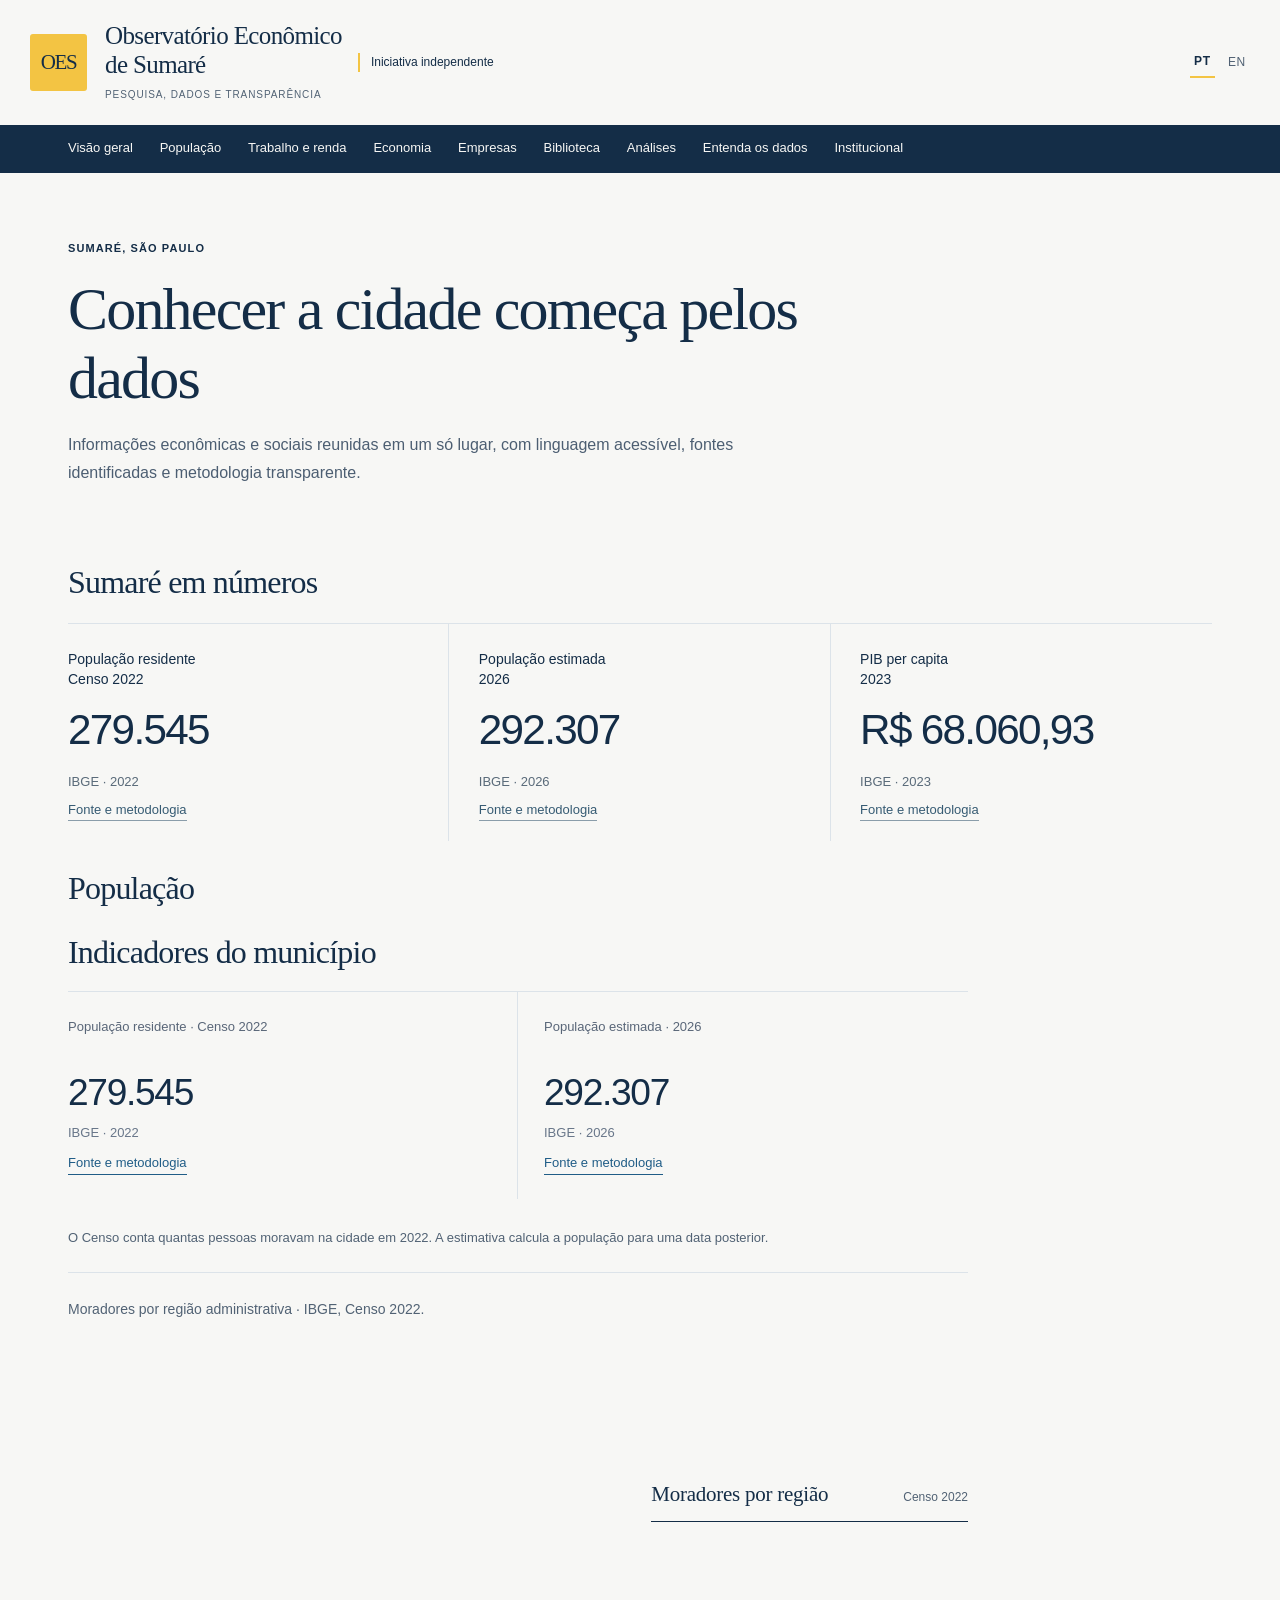
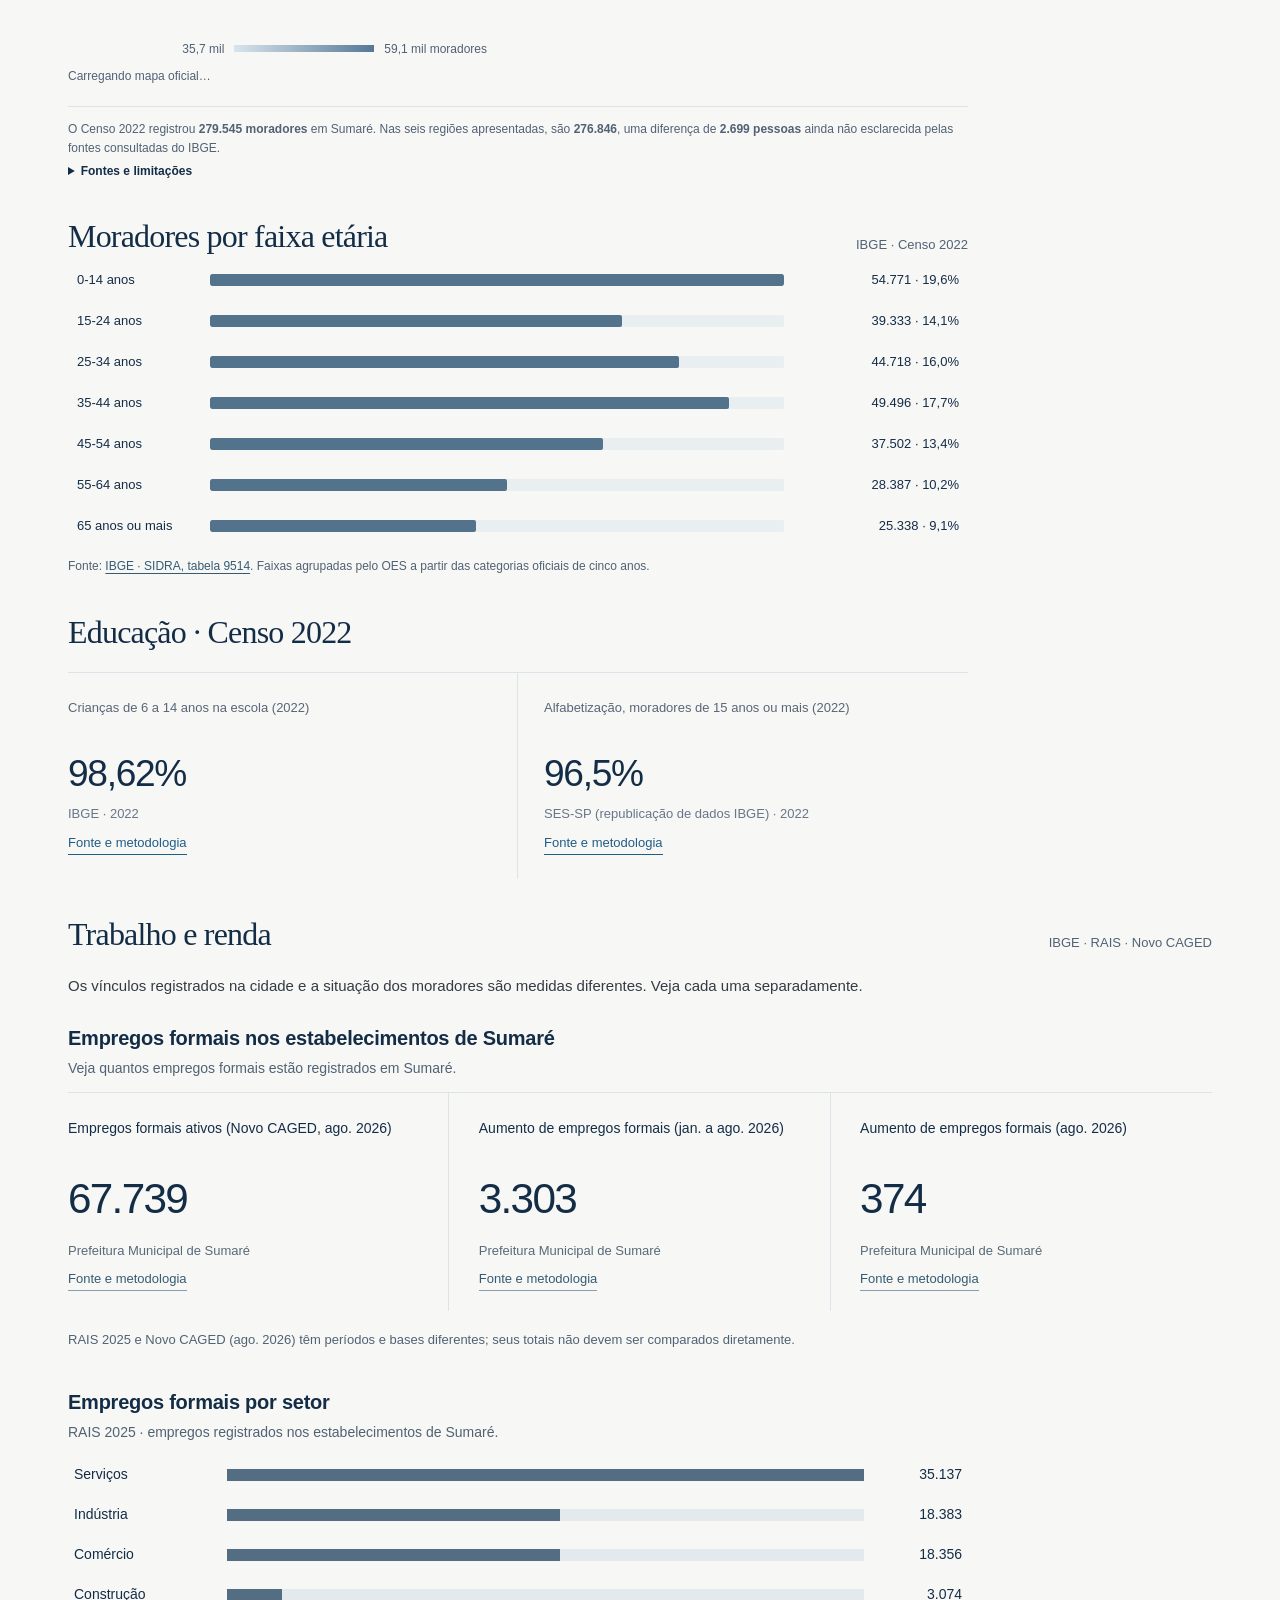
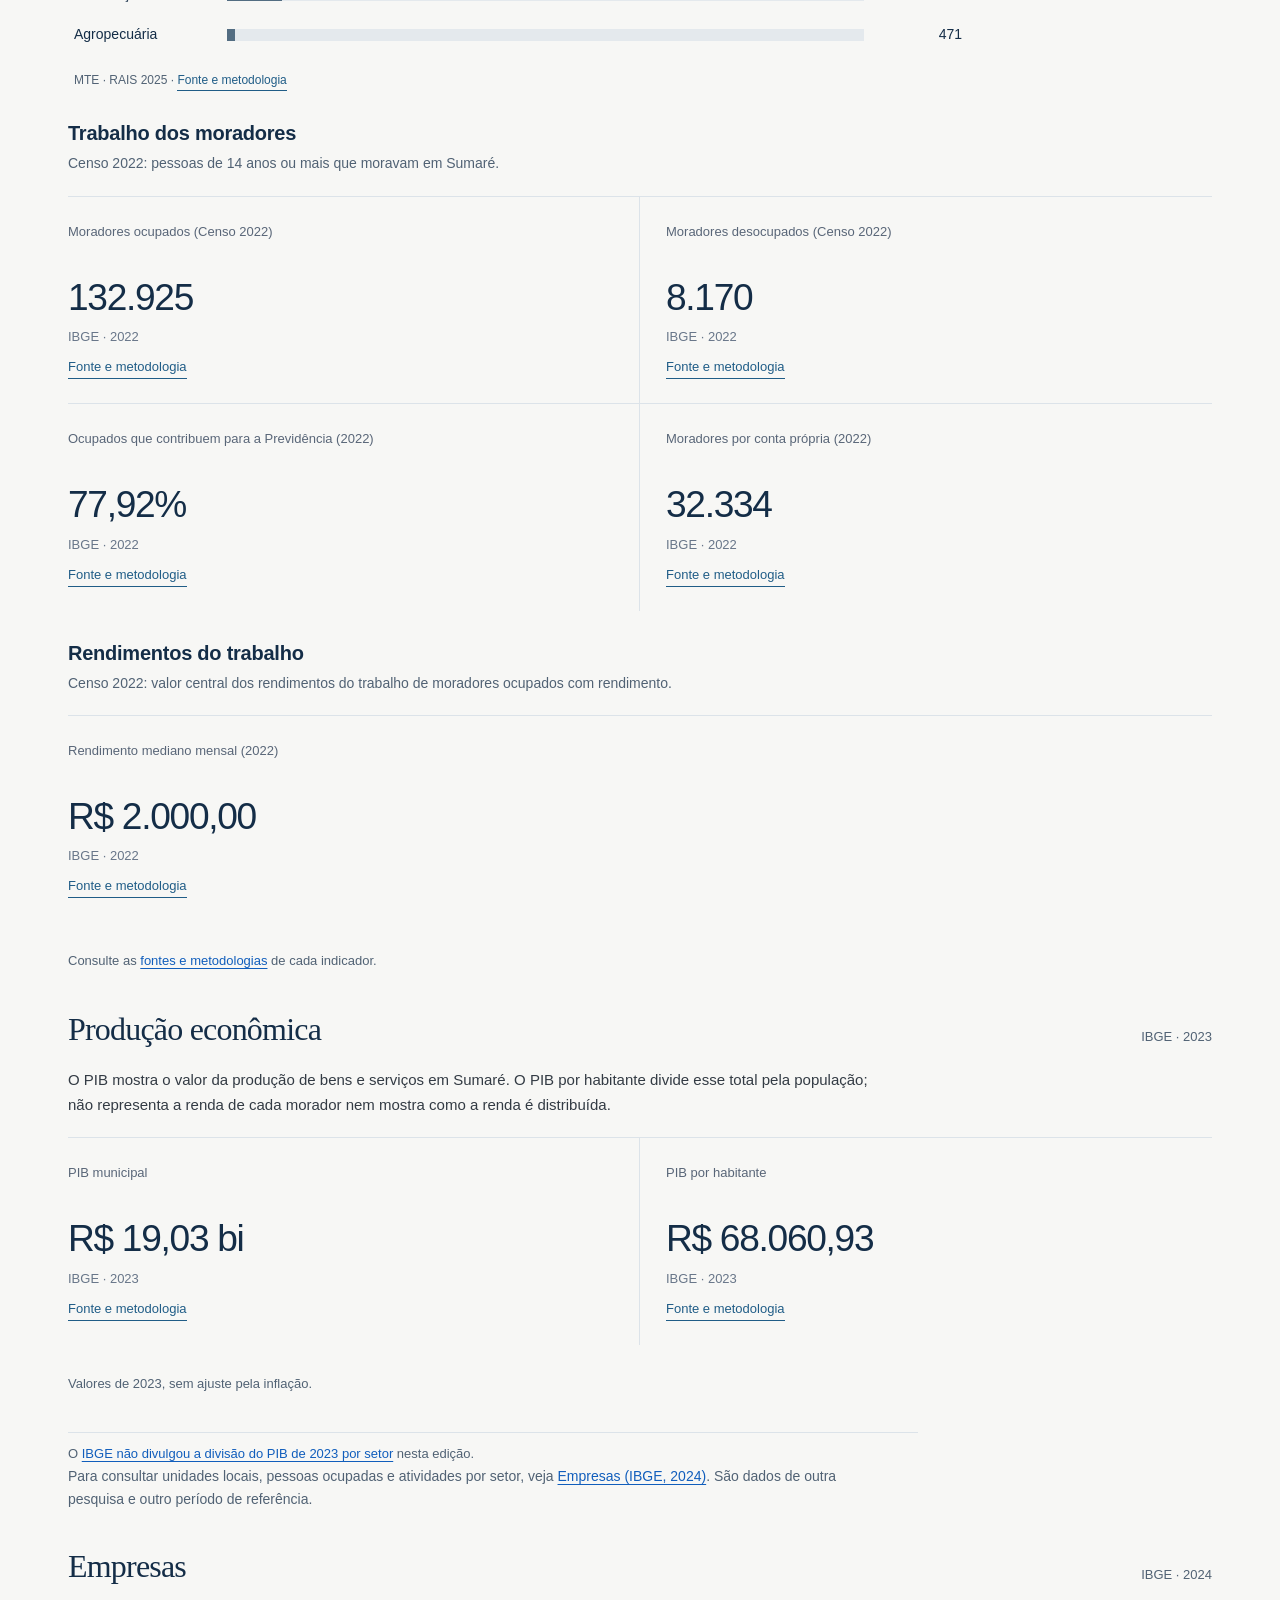
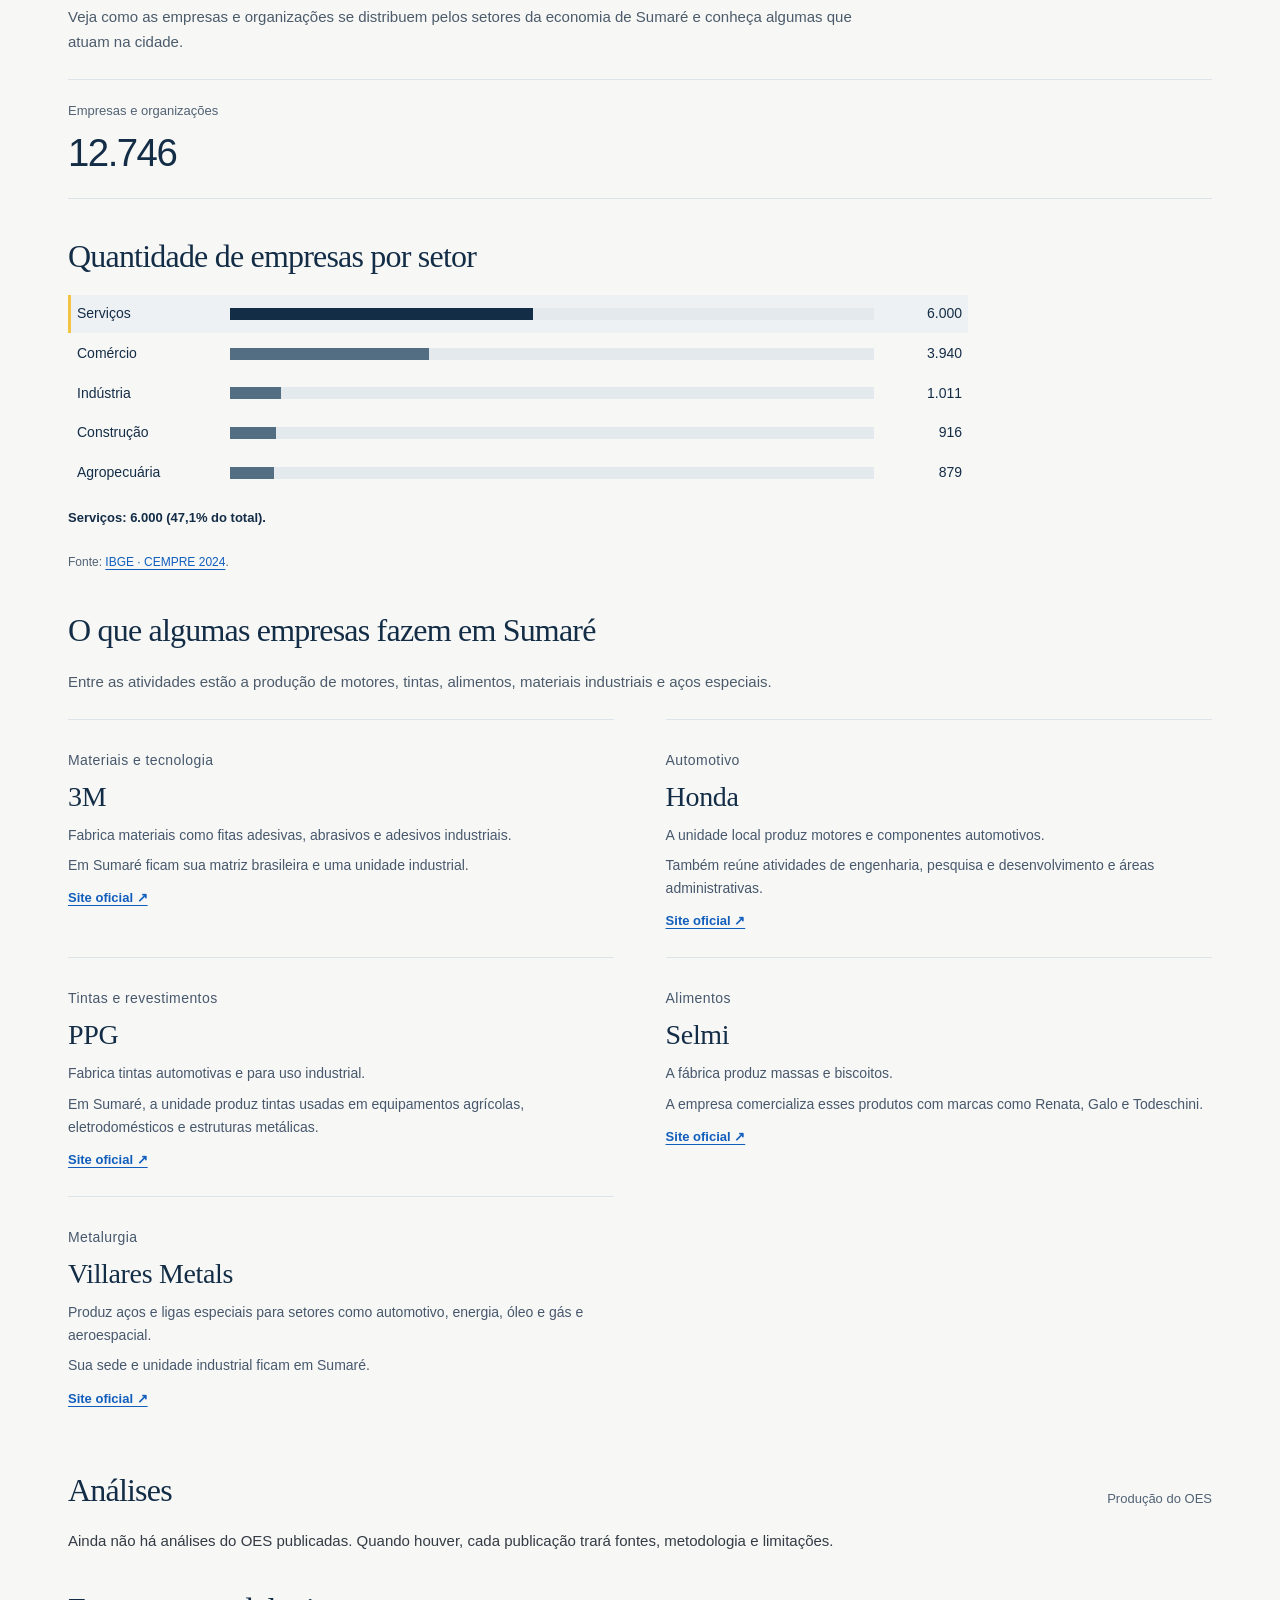
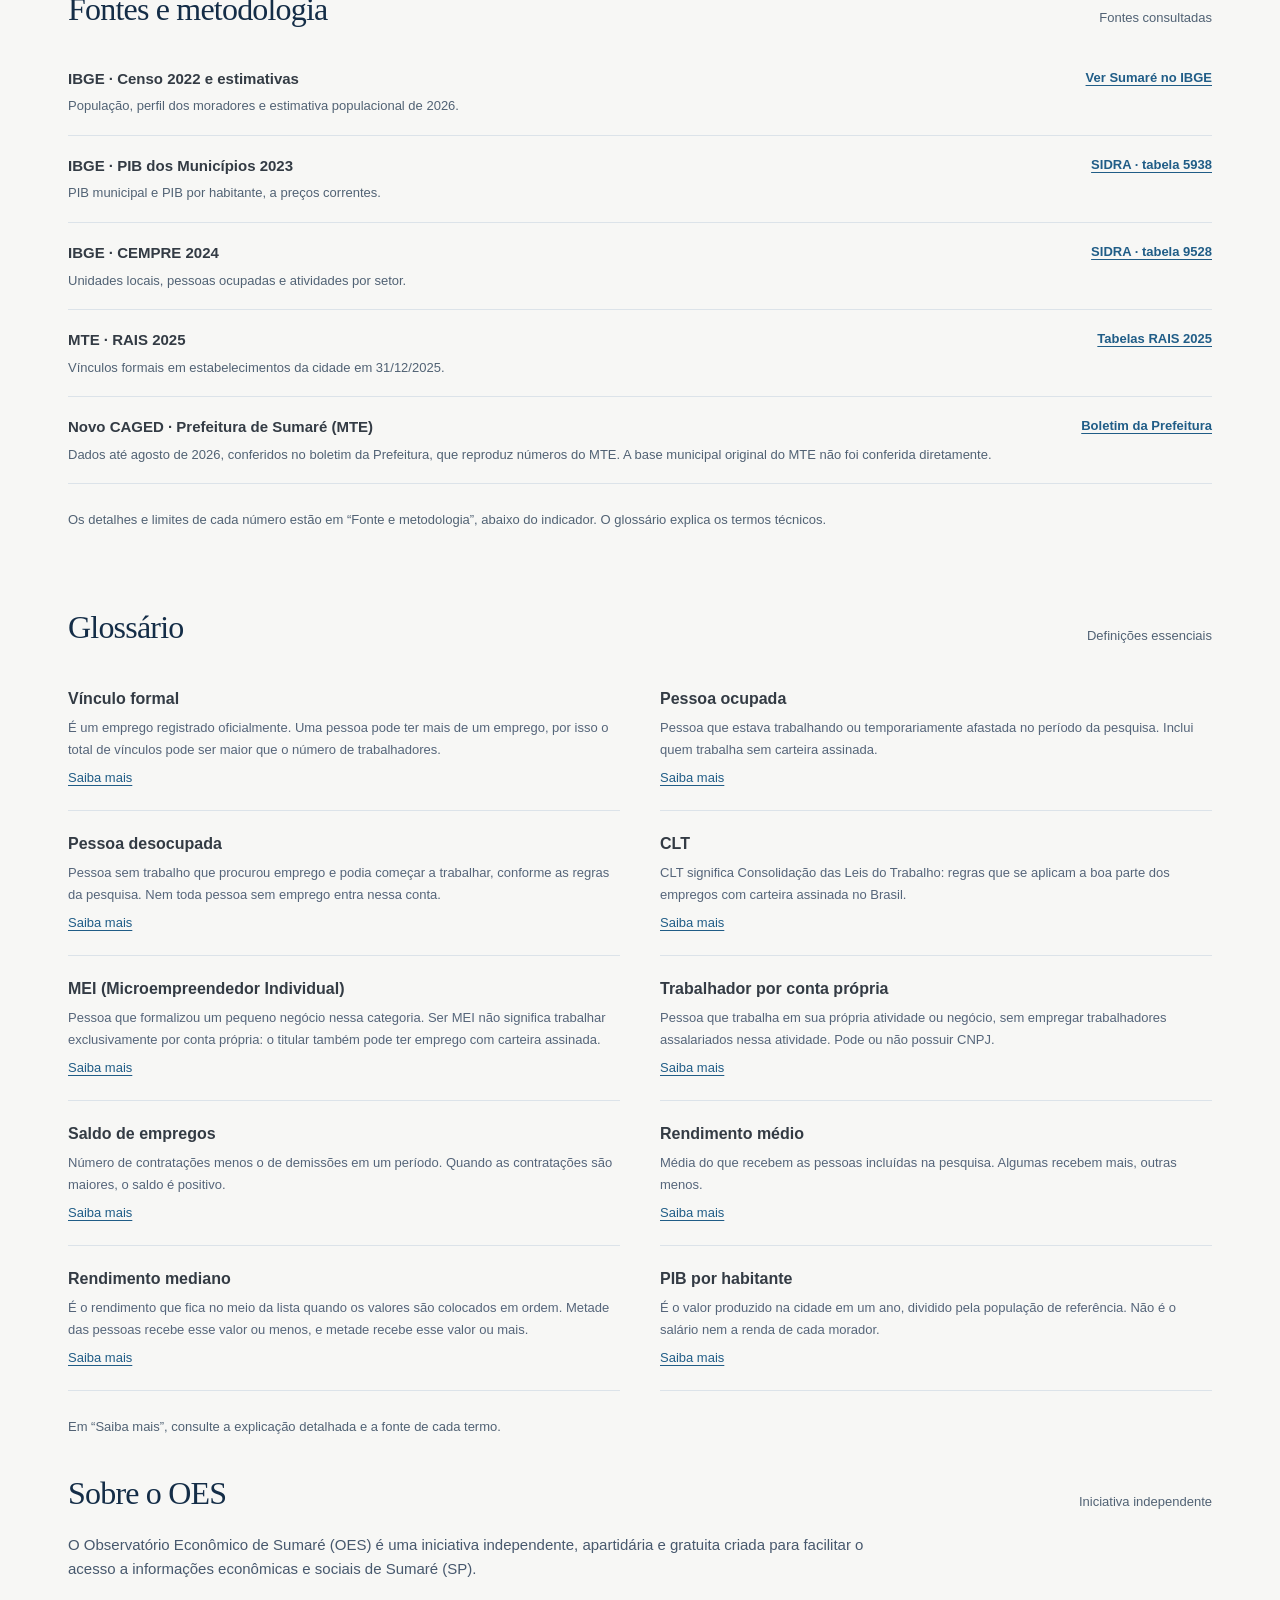
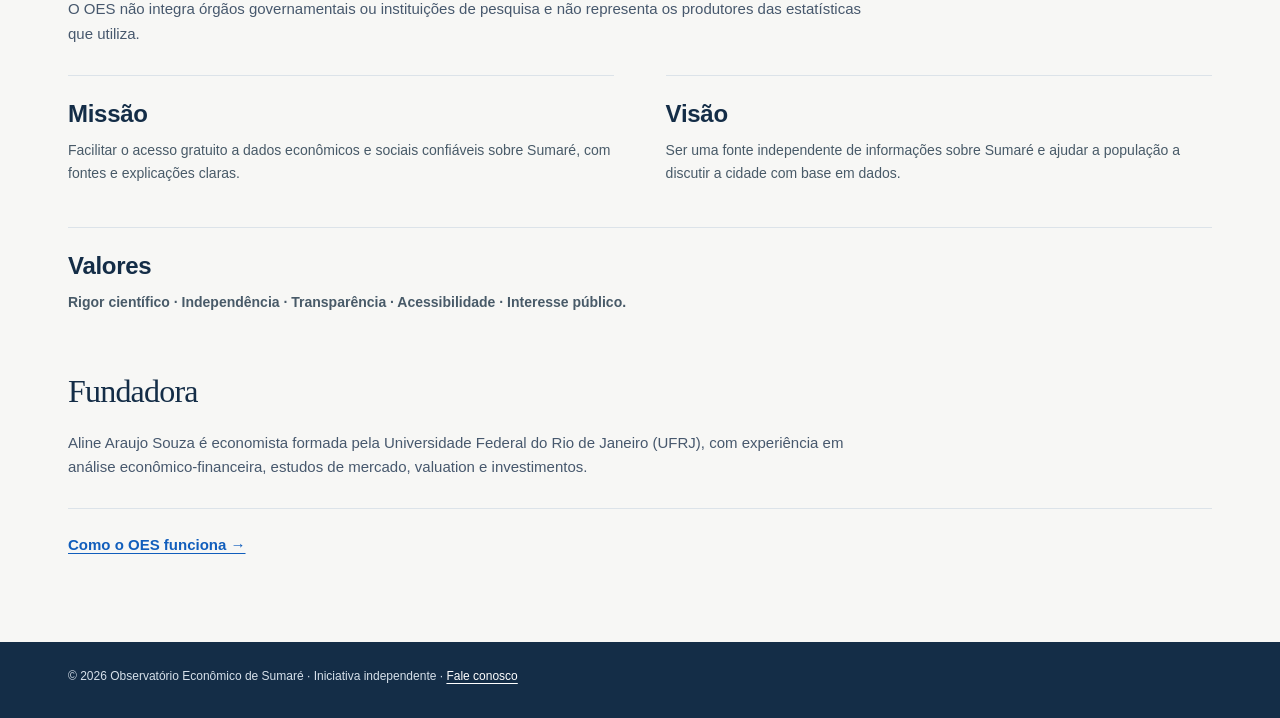
==== commit dc439c39: "UX: exibe todas as frentes e converte o menu em links internos" ====
--- a/site/index.html
+++ b/site/index.html
@@ -16,28 +16,28 @@
 <meta property="og:image:height" content="630">
 <meta property="og:image:alt" content="Identidade institucional do Observatório Econômico de Sumaré">
 <meta name="twitter:card" content="summary_large_image">
-<meta name="twitter:image" content="https://oesumare.github.io/assets/images/oes-social.png"><meta http-equiv="Content-Security-Policy" content="default-src 'self'; script-src 'self'; style-src 'self' https://fonts.googleapis.com; font-src https://fonts.gstatic.com; img-src 'self' data:; connect-src 'self'; object-src 'none'; base-uri 'self'; form-action 'none'"><link rel="stylesheet" href="assets/css/styles.css?v=20261028-governance-return"><link rel="stylesheet" href="assets/css/mapa.css"><link rel="stylesheet" href="assets/css/empresas.css"><link rel="stylesheet" href="assets/css/idades.css"><script src="assets/js/lang-switch.js" defer></script><script src="assets/js/nav-scroll-cue.js" defer></script><script src="assets/js/app.js" defer></script><script src="assets/js/indicators.js" defer></script><script src="assets/js/mapa.js" defer></script><script src="assets/js/idades.js" defer></script><script src="assets/js/empresas.js" defer></script><script src="assets/js/empresas-cempre.js" defer></script></head><body>
+<meta name="twitter:image" content="https://oesumare.github.io/assets/images/oes-social.png"><meta http-equiv="Content-Security-Policy" content="default-src 'self'; script-src 'self'; style-src 'self' https://fonts.googleapis.com; font-src https://fonts.gstatic.com; img-src 'self' data:; connect-src 'self'; object-src 'none'; base-uri 'self'; form-action 'none'"><link rel="stylesheet" href="assets/css/styles.css?v=20261028-continuous"><link rel="stylesheet" href="assets/css/mapa.css"><link rel="stylesheet" href="assets/css/empresas.css"><link rel="stylesheet" href="assets/css/idades.css"><script src="assets/js/lang-switch.js" defer></script><script src="assets/js/nav-scroll-cue.js" defer></script><script src="assets/js/app.js?v=20261028-continuous" defer></script><script src="assets/js/indicators.js" defer></script><script src="assets/js/mapa.js?v=20261028-continuous" defer></script><script src="assets/js/idades.js" defer></script><script src="assets/js/empresas.js" defer></script><script src="assets/js/empresas-cempre.js" defer></script></head><body>
 <header class="mast"><div class="wrap mast-inner"><div class="identity"><div aria-hidden="true" class="monogram">OES</div><div><strong>Observatório Econômico<br/>de Sumaré</strong><span>Pesquisa, dados e transparência</span></div></div><div class="independent"><span class="independent-main">Iniciativa independente</span></div><div class="language-switch" role="group" aria-label="Idioma"><span class="language-current" aria-current="true">PT</span><a lang="en" hreflang="en" href="en/index.html">EN</a></div></div></header>
 <nav aria-label="Navegação principal">
 <div class="wrap nav-shell"><div class="nav-inner">
-<button type="button" aria-expanded="true" class="active" data-tab="inicio">Visão geral</button>
-<button type="button" aria-expanded="false" data-tab="populacao">População</button>
-<button type="button" aria-expanded="false" data-tab="trabalho">Trabalho e renda</button>
-<button type="button" aria-expanded="false" data-tab="economia">Economia</button>
-<button type="button" aria-expanded="false" data-tab="empresas">Empresas</button>
+<a href="#inicio" data-tab="inicio" aria-current="location">Visão geral</a>
+<a href="#populacao" data-tab="populacao">População</a>
+<a href="#trabalho" data-tab="trabalho">Trabalho e renda</a>
+<a href="#economia" data-tab="economia">Economia</a>
+<a href="#empresas" data-tab="empresas">Empresas</a>
 <a class="nav-library-link" href="biblioteca.html">Biblioteca</a>
-<button type="button" aria-expanded="false" data-tab="analises">Análises</button>
-<button type="button" aria-expanded="false" data-tab="metodologia">Entenda os dados</button>
-<button type="button" aria-expanded="false" data-tab="sobre">Institucional</button>
+<a href="#analises" data-tab="analises">Análises</a>
+<a href="#metodologia" data-tab="metodologia">Entenda os dados</a>
+<a href="#sobre" data-tab="sobre">Institucional</a>
 </div></div>
 </nav>
 <main class="wrap"><section class="tab" id="inicio" role="region"><section class="intro intro--overview"><div><div class="kicker">Sumaré, São Paulo</div><h1>Conhecer a cidade começa pelos dados</h1><p>Informações econômicas e sociais reunidas em um só lugar, com linguagem acessível, fontes identificadas e metodologia transparente.</p></div></section><div class="section-title"><h2>Sumaré em números</h2></div><div class="metrics metrics--three"><div class="metric" data-indicator="populacao-censo-2022"><p class="metric-title">População residente<br/>Censo 2022</p><div class="number">Carregando…</div><div class="origin">IBGE · <a href="https://www.ibge.gov.br/cidades-e-estados/sp/sumare.html" rel="noopener" target="_blank">Fonte</a></div></div><div class="metric" data-indicator="populacao-estimada"><p class="metric-title">População estimada<br/>2026</p><div class="number">Carregando…</div><div class="origin">IBGE · <a href="https://www.ibge.gov.br/cidades-e-estados/sp/sumare.html" rel="noopener" target="_blank">Fonte</a></div></div><div class="metric" data-indicator="pib-per-capita-2023"><p class="metric-title">PIB per capita<br/>2023</p><div class="number">Carregando…</div><div class="origin">IBGE · <a href="https://www.ibge.gov.br/cidades-e-estados/sp/sumare.html" rel="noopener" target="_blank">Fonte</a></div></div></div></section>
-<section class="tab" hidden="" id="populacao" role="region"><div class="section-title"><h2 id="mapa-titulo">População</h2></div>
+<section class="tab" id="populacao" role="region"><div class="section-title"><h2 id="mapa-titulo">População</h2></div>
 <section class="populacao-indicadores"><div class="section-title"><h2>Indicadores do município</h2></div>
 <div class="metrics metrics--two">
 <article class="metric" data-indicator="populacao-censo-2022"><p class="metric-title">População residente · Censo 2022</p><div class="number">Carregando…</div><div class="origin">Fonte: IBGE</div></article>
 <article class="metric" data-indicator="populacao-estimada"><p class="metric-title">População estimada · 2026</p><div class="number">Carregando…</div><div class="origin">Fonte: IBGE</div></article>
-</div><p class="footnote">O Censo conta quantas pessoas moravam na cidade em 2022. A estimativa calcula a população para uma data posterior.</p></section><section class="mapa-section" data-mapa aria-labelledby="mapa-titulo"><p class="mapa-intro">Moradores por região administrativa · IBGE, Censo 2022.</p><div class="mapa-layout"><div class="mapa-figure"><svg class="mapa-canvas" data-mapa-svg role="group" aria-label="Mapa interativo das seis regiões de Sumaré" viewBox="0 0 720 390"></svg><div class="mapa-scale" aria-label="As cores indicam o número de moradores"><span>35,7 mil</span><span class="mapa-scale-bar" aria-hidden="true"></span><span>59,1 mil moradores</span></div></div><aside class="mapa-sidebar" aria-label="Moradores por região"><div class="mapa-sidebar-heading"><h3>Moradores por região</h3><span>Censo 2022</span></div><div class="mapa-region-list"><div class="mapa-buttons" data-mapa-buttons role="group" aria-label="Selecionar região"></div></div></aside></div><p class="mapa-status" role="status" data-mapa-status>Carregando mapa oficial…</p><p class="mapa-announcement" data-mapa-selection aria-live="polite"></p><div class="mapa-note"><p>O Censo 2022 registrou <strong>279.545 moradores</strong> em Sumaré. Nas seis regiões apresentadas, são <strong>276.846</strong>, uma diferença de <strong>2.699 pessoas</strong> ainda não esclarecida pelas fontes consultadas do IBGE.</p><details class="mapa-details"><summary>Fontes e limitações</summary><p>No IBGE, essas regiões são classificadas como bairros. Os dados populacionais e os limites geográficos são de 2022. Fontes: <a href="https://ftp.ibge.gov.br/Censos/Censo_Demografico_2022/Agregados_por_Setores_Censitarios/Agregados_por_Bairro_csv/Agregados_por_bairros_basico_BR_20260520.zip" target="_blank" rel="noopener noreferrer">IBGE · CSV</a> · <a href="https://geoftp.ibge.gov.br/organizacao_do_territorio/malhas_territoriais/malhas_de_setores_censitarios__divisoes_intramunicipais/censo_2022/bairros/shp/UF/SP_bairros_CD2022.zip" target="_blank" rel="noopener noreferrer">IBGE · limites geográficos</a>.</p></details></div></section><section class="age-section" aria-labelledby="age-title" data-age-chart><div class="section-title"><h2 id="age-title">Moradores por faixa etária</h2><span>IBGE · Censo 2022</span></div><div class="age-list" data-age-list><p>Carregando faixas etárias…</p></div><p class="age-selection" data-age-selection role="status" aria-live="polite"></p><p class="age-source">Fonte: <a target="_blank" rel="noopener noreferrer" href="https://sidra.ibge.gov.br/tabela/9514">IBGE · SIDRA, tabela 9514</a>. Faixas agrupadas pelo OES a partir das categorias oficiais de cinco anos.</p></section><section class="populacao-educacao" aria-label="Educação"><div class="section-title"><h2>Educação · Censo 2022</h2></div><div class="metrics metrics--two"><article class="metric" data-indicator="escolarizacao-6-14-anos-2022"><p class="metric-title">Crianças de 6 a 14 anos na escola (2022)</p><div class="number">Carregando…</div><div class="origin">Fonte: IBGE · Censo 2022</div></article><article class="metric" data-indicator="taxa-alfabetizacao-15-mais-2022"><p class="metric-title">Alfabetização, moradores de 15 anos ou mais (2022)</p><div class="number">Carregando…</div><div class="origin">Fonte: IBGE · Censo 2022</div></article></div></section></section><section class="tab" hidden="" id="trabalho" role="region"><div class="section-title"><h2>Trabalho e renda</h2><span>IBGE · RAIS · Novo CAGED</span></div><p class="prose">Os vínculos registrados na cidade e a situação dos moradores são medidas diferentes. Veja cada uma separadamente.</p><h3 class="data-subheading">Empregos formais nos estabelecimentos de Sumaré</h3><p class="section-context">Veja quantos empregos formais estão registrados em Sumaré.</p><div class="metrics metrics--three"><article class="metric" data-indicator="estoque-vinculos-formais" data-source-label="Prefeitura Municipal de Sumaré"><p class="metric-title">Empregos formais ativos (Novo CAGED, ago. 2026)</p><div class="number">Carregando…</div><div class="origin">Prefeitura Municipal de Sumaré</div></article><article class="metric" data-indicator="saldo-vinculos-formais" data-source-label="Prefeitura Municipal de Sumaré"><p class="metric-title">Aumento de empregos formais (jan. a ago. 2026)</p><div class="number">Carregando…</div><div class="origin">Prefeitura Municipal de Sumaré</div></article><article class="metric" data-indicator="saldo-vinculos-formais-2026-08" data-source-label="Prefeitura Municipal de Sumaré"><p class="metric-title">Aumento de empregos formais (ago. 2026)</p><div class="number">Carregando…</div><div class="origin">Prefeitura Municipal de Sumaré</div></article></div><p class="footnote">RAIS 2025 e Novo CAGED (ago. 2026) têm períodos e bases diferentes; seus totais não devem ser comparados diretamente.</p><section class="sector-breakdown" aria-labelledby="rais-setores-titulo"><h3 class="data-subheading" id="rais-setores-titulo">Empregos formais por setor</h3><p class="section-context">RAIS 2025 · empregos registrados nos estabelecimentos de Sumaré.</p><div class="metrics metrics--sectors" role="group" aria-label="Empregos por setor"><article class="metric" data-indicator="rais-vinculos-servicos-2025"><p class="metric-title">Serviços</p><span class="sector-track" aria-hidden="true"><span class="sector-fill"></span></span><div class="number">Carregando…</div></article><article class="metric" data-indicator="rais-vinculos-industria-2025"><p class="metric-title">Indústria</p><span class="sector-track" aria-hidden="true"><span class="sector-fill"></span></span><div class="number">Carregando…</div></article><article class="metric" data-indicator="rais-vinculos-comercio-2025"><p class="metric-title">Comércio</p><span class="sector-track" aria-hidden="true"><span class="sector-fill"></span></span><div class="number">Carregando…</div></article><article class="metric" data-indicator="rais-vinculos-construcao-2025"><p class="metric-title">Construção</p><span class="sector-track" aria-hidden="true"><span class="sector-fill"></span></span><div class="number">Carregando…</div></article><article class="metric" data-indicator="rais-vinculos-agropecuaria-2025"><p class="metric-title">Agropecuária</p><span class="sector-track" aria-hidden="true"><span class="sector-fill"></span></span><div class="number">Carregando…</div></article></div><p class="sector-source">MTE · RAIS 2025 · <button type="button" class="source-detail" data-rais-method hidden>Fonte e metodologia</button></p></section><h3 class="data-subheading">Trabalho dos moradores</h3><p class="section-context">Censo 2022: pessoas de 14 anos ou mais que moravam em Sumaré.</p><div class="metrics metrics--two"><article class="metric" data-indicator="pessoas-ocupadas"><p class="metric-title">Moradores ocupados (Censo 2022)</p><div class="number">Carregando…</div><div class="origin">Fonte: IBGE · Censo 2022</div></article><article class="metric" data-indicator="pessoas-desocupadas"><p class="metric-title">Moradores desocupados (Censo 2022)</p><div class="number">Carregando…</div><div class="origin">Fonte: IBGE · Censo 2022</div></article><article class="metric" data-indicator="previdencia-ocupados"><p class="metric-title">Ocupados que contribuem para a Previdência (2022)</p><div class="number">Carregando…</div><div class="origin">Fonte: IBGE · Censo 2022</div></article><article class="metric" data-indicator="residentes-conta-propria-2022"><p class="metric-title">Moradores por conta própria (2022)</p><div class="number">Carregando…</div><div class="origin">Fonte: IBGE · Censo 2022</div></article></div><h3 class="data-subheading">Rendimentos do trabalho</h3><p class="section-context">Censo 2022: valor central dos rendimentos do trabalho de moradores ocupados com rendimento.</p><div class="metrics metrics--two"><article class="metric" data-indicator="renda-mediana-ocupados-2022"><p class="metric-title">Rendimento mediano mensal (2022)</p><div class="number">Carregando…</div><div class="origin">Fonte: IBGE · Censo 2022</div></article></div><p class="footnote">Consulte as <a href="#metodologia">fontes e metodologias</a> de cada indicador.</p></section><section class="tab" hidden="" id="economia" role="region"><div class="section-title"><h2>Produção econômica</h2><span>IBGE · 2023</span></div><p class="prose">O PIB mostra o valor da produção de bens e serviços em Sumaré. O PIB por habitante divide esse total pela população; não representa a renda de cada morador nem mostra como a renda é distribuída.</p><div class="metrics metrics--two"><article class="metric" data-indicator="pib-municipal-2023"><p class="metric-title">PIB municipal</p><div class="number">Carregando…</div><div class="origin">Fonte: IBGE · PIB dos Municípios 2023</div></article><article class="metric" data-indicator="pib-per-capita-2023"><p class="metric-title">PIB por habitante</p><div class="number">Carregando…</div><div class="origin">Fonte: IBGE · PIB dos Municípios 2023</div></article></div><p class="footnote">Valores de 2023, sem ajuste pela inflação.</p><div class="economy-related"><p class="footnote">O <a href="https://www.ibge.gov.br/estatisticas/economicas/contas-nacionais/9088-produto-interno-bruto-dos-municipios.html" target="_blank" rel="noopener noreferrer">IBGE não divulgou a divisão do PIB de 2023 por setor</a> nesta edição.</p><p class="section-context">Para consultar unidades locais, pessoas ocupadas e atividades por setor, veja <a href="#empresas">Empresas (IBGE, 2024)</a>. São dados de outra pesquisa e outro período de referência.</p></div></section><section class="tab" hidden="" id="empresas" role="region" data-empresas>
+</div><p class="footnote">O Censo conta quantas pessoas moravam na cidade em 2022. A estimativa calcula a população para uma data posterior.</p></section><section class="mapa-section" data-mapa aria-labelledby="mapa-titulo"><p class="mapa-intro">Moradores por região administrativa · IBGE, Censo 2022.</p><div class="mapa-layout"><div class="mapa-figure"><svg class="mapa-canvas" data-mapa-svg role="group" aria-label="Mapa interativo das seis regiões de Sumaré" viewBox="0 0 720 390"></svg><div class="mapa-scale" aria-label="As cores indicam o número de moradores"><span>35,7 mil</span><span class="mapa-scale-bar" aria-hidden="true"></span><span>59,1 mil moradores</span></div></div><aside class="mapa-sidebar" aria-label="Moradores por região"><div class="mapa-sidebar-heading"><h3>Moradores por região</h3><span>Censo 2022</span></div><div class="mapa-region-list"><div class="mapa-buttons" data-mapa-buttons role="group" aria-label="Selecionar região"></div></div></aside></div><p class="mapa-status" role="status" data-mapa-status>Carregando mapa oficial…</p><p class="mapa-announcement" data-mapa-selection aria-live="polite"></p><div class="mapa-note"><p>O Censo 2022 registrou <strong>279.545 moradores</strong> em Sumaré. Nas seis regiões apresentadas, são <strong>276.846</strong>, uma diferença de <strong>2.699 pessoas</strong> ainda não esclarecida pelas fontes consultadas do IBGE.</p><details class="mapa-details"><summary>Fontes e limitações</summary><p>No IBGE, essas regiões são classificadas como bairros. Os dados populacionais e os limites geográficos são de 2022. Fontes: <a href="https://ftp.ibge.gov.br/Censos/Censo_Demografico_2022/Agregados_por_Setores_Censitarios/Agregados_por_Bairro_csv/Agregados_por_bairros_basico_BR_20260520.zip" target="_blank" rel="noopener noreferrer">IBGE · CSV</a> · <a href="https://geoftp.ibge.gov.br/organizacao_do_territorio/malhas_territoriais/malhas_de_setores_censitarios__divisoes_intramunicipais/censo_2022/bairros/shp/UF/SP_bairros_CD2022.zip" target="_blank" rel="noopener noreferrer">IBGE · limites geográficos</a>.</p></details></div></section><section class="age-section" aria-labelledby="age-title" data-age-chart><div class="section-title"><h2 id="age-title">Moradores por faixa etária</h2><span>IBGE · Censo 2022</span></div><div class="age-list" data-age-list><p>Carregando faixas etárias…</p></div><p class="age-selection" data-age-selection role="status" aria-live="polite"></p><p class="age-source">Fonte: <a target="_blank" rel="noopener noreferrer" href="https://sidra.ibge.gov.br/tabela/9514">IBGE · SIDRA, tabela 9514</a>. Faixas agrupadas pelo OES a partir das categorias oficiais de cinco anos.</p></section><section class="populacao-educacao" aria-label="Educação"><div class="section-title"><h2>Educação · Censo 2022</h2></div><div class="metrics metrics--two"><article class="metric" data-indicator="escolarizacao-6-14-anos-2022"><p class="metric-title">Crianças de 6 a 14 anos na escola (2022)</p><div class="number">Carregando…</div><div class="origin">Fonte: IBGE · Censo 2022</div></article><article class="metric" data-indicator="taxa-alfabetizacao-15-mais-2022"><p class="metric-title">Alfabetização, moradores de 15 anos ou mais (2022)</p><div class="number">Carregando…</div><div class="origin">Fonte: IBGE · Censo 2022</div></article></div></section></section><section class="tab" id="trabalho" role="region"><div class="section-title"><h2>Trabalho e renda</h2><span>IBGE · RAIS · Novo CAGED</span></div><p class="prose">Os vínculos registrados na cidade e a situação dos moradores são medidas diferentes. Veja cada uma separadamente.</p><h3 class="data-subheading">Empregos formais nos estabelecimentos de Sumaré</h3><p class="section-context">Veja quantos empregos formais estão registrados em Sumaré.</p><div class="metrics metrics--three"><article class="metric" data-indicator="estoque-vinculos-formais" data-source-label="Prefeitura Municipal de Sumaré"><p class="metric-title">Empregos formais ativos (Novo CAGED, ago. 2026)</p><div class="number">Carregando…</div><div class="origin">Prefeitura Municipal de Sumaré</div></article><article class="metric" data-indicator="saldo-vinculos-formais" data-source-label="Prefeitura Municipal de Sumaré"><p class="metric-title">Aumento de empregos formais (jan. a ago. 2026)</p><div class="number">Carregando…</div><div class="origin">Prefeitura Municipal de Sumaré</div></article><article class="metric" data-indicator="saldo-vinculos-formais-2026-08" data-source-label="Prefeitura Municipal de Sumaré"><p class="metric-title">Aumento de empregos formais (ago. 2026)</p><div class="number">Carregando…</div><div class="origin">Prefeitura Municipal de Sumaré</div></article></div><p class="footnote">RAIS 2025 e Novo CAGED (ago. 2026) têm períodos e bases diferentes; seus totais não devem ser comparados diretamente.</p><section class="sector-breakdown" aria-labelledby="rais-setores-titulo"><h3 class="data-subheading" id="rais-setores-titulo">Empregos formais por setor</h3><p class="section-context">RAIS 2025 · empregos registrados nos estabelecimentos de Sumaré.</p><div class="metrics metrics--sectors" role="group" aria-label="Empregos por setor"><article class="metric" data-indicator="rais-vinculos-servicos-2025"><p class="metric-title">Serviços</p><span class="sector-track" aria-hidden="true"><span class="sector-fill"></span></span><div class="number">Carregando…</div></article><article class="metric" data-indicator="rais-vinculos-industria-2025"><p class="metric-title">Indústria</p><span class="sector-track" aria-hidden="true"><span class="sector-fill"></span></span><div class="number">Carregando…</div></article><article class="metric" data-indicator="rais-vinculos-comercio-2025"><p class="metric-title">Comércio</p><span class="sector-track" aria-hidden="true"><span class="sector-fill"></span></span><div class="number">Carregando…</div></article><article class="metric" data-indicator="rais-vinculos-construcao-2025"><p class="metric-title">Construção</p><span class="sector-track" aria-hidden="true"><span class="sector-fill"></span></span><div class="number">Carregando…</div></article><article class="metric" data-indicator="rais-vinculos-agropecuaria-2025"><p class="metric-title">Agropecuária</p><span class="sector-track" aria-hidden="true"><span class="sector-fill"></span></span><div class="number">Carregando…</div></article></div><p class="sector-source">MTE · RAIS 2025 · <button type="button" class="source-detail" data-rais-method hidden>Fonte e metodologia</button></p></section><h3 class="data-subheading">Trabalho dos moradores</h3><p class="section-context">Censo 2022: pessoas de 14 anos ou mais que moravam em Sumaré.</p><div class="metrics metrics--two"><article class="metric" data-indicator="pessoas-ocupadas"><p class="metric-title">Moradores ocupados (Censo 2022)</p><div class="number">Carregando…</div><div class="origin">Fonte: IBGE · Censo 2022</div></article><article class="metric" data-indicator="pessoas-desocupadas"><p class="metric-title">Moradores desocupados (Censo 2022)</p><div class="number">Carregando…</div><div class="origin">Fonte: IBGE · Censo 2022</div></article><article class="metric" data-indicator="previdencia-ocupados"><p class="metric-title">Ocupados que contribuem para a Previdência (2022)</p><div class="number">Carregando…</div><div class="origin">Fonte: IBGE · Censo 2022</div></article><article class="metric" data-indicator="residentes-conta-propria-2022"><p class="metric-title">Moradores por conta própria (2022)</p><div class="number">Carregando…</div><div class="origin">Fonte: IBGE · Censo 2022</div></article></div><h3 class="data-subheading">Rendimentos do trabalho</h3><p class="section-context">Censo 2022: valor central dos rendimentos do trabalho de moradores ocupados com rendimento.</p><div class="metrics metrics--two"><article class="metric" data-indicator="renda-mediana-ocupados-2022"><p class="metric-title">Rendimento mediano mensal (2022)</p><div class="number">Carregando…</div><div class="origin">Fonte: IBGE · Censo 2022</div></article></div><p class="footnote">Consulte as <a href="#metodologia">fontes e metodologias</a> de cada indicador.</p></section><section class="tab" id="economia" role="region"><div class="section-title"><h2>Produção econômica</h2><span>IBGE · 2023</span></div><p class="prose">O PIB mostra o valor da produção de bens e serviços em Sumaré. O PIB por habitante divide esse total pela população; não representa a renda de cada morador nem mostra como a renda é distribuída.</p><div class="metrics metrics--two"><article class="metric" data-indicator="pib-municipal-2023"><p class="metric-title">PIB municipal</p><div class="number">Carregando…</div><div class="origin">Fonte: IBGE · PIB dos Municípios 2023</div></article><article class="metric" data-indicator="pib-per-capita-2023"><p class="metric-title">PIB por habitante</p><div class="number">Carregando…</div><div class="origin">Fonte: IBGE · PIB dos Municípios 2023</div></article></div><p class="footnote">Valores de 2023, sem ajuste pela inflação.</p><div class="economy-related"><p class="footnote">O <a href="https://www.ibge.gov.br/estatisticas/economicas/contas-nacionais/9088-produto-interno-bruto-dos-municipios.html" target="_blank" rel="noopener noreferrer">IBGE não divulgou a divisão do PIB de 2023 por setor</a> nesta edição.</p><p class="section-context">Para consultar unidades locais, pessoas ocupadas e atividades por setor, veja <a href="#empresas">Empresas (IBGE, 2024)</a>. São dados de outra pesquisa e outro período de referência.</p></div></section><section class="tab" id="empresas" role="region" data-empresas>
 <div class="section-title"><h2>Empresas</h2><span>IBGE · 2024</span></div>
 <p class="empresas-intro">Veja como as empresas e organizações se distribuem pelos setores da economia de Sumaré e conheça algumas que atuam na cidade.</p>
 <section class="empresas-statistics" data-cempre aria-label="Empresas e atividades econômicas de Sumaré">
@@ -55,9 +55,9 @@
 <p class="empresas-count" role="status" data-company-status>Carregando informações…</p>
 <div class="empresas-grid" data-company-list></div>
 
-</section><section class="tab" hidden="" id="analises" role="region"><div class="section-title"><h2>Análises</h2><span>Produção do OES</span></div><p class="prose">Ainda não há análises do OES publicadas. Quando houver, cada publicação trará fontes, metodologia e limitações.</p></section>
-<section class="tab" hidden="" id="metodologia" role="region"><div class="section-title"><h2>Fontes e metodologia</h2><span>Fontes consultadas</span></div><div class="source"><div><strong>IBGE · Censo 2022 e estimativas</strong><p>População, perfil dos moradores e estimativa populacional de 2026.</p></div><a href="https://www.ibge.gov.br/cidades-e-estados/sp/sumare.html" target="_blank" rel="noopener noreferrer">Ver Sumaré no IBGE</a></div><div class="source"><div><strong>IBGE · PIB dos Municípios 2023</strong><p>PIB municipal e PIB por habitante, a preços correntes.</p></div><a href="https://sidra.ibge.gov.br/tabela/5938" target="_blank" rel="noopener noreferrer">SIDRA · tabela 5938</a></div><div class="source"><div><strong>IBGE · CEMPRE 2024</strong><p>Unidades locais, pessoas ocupadas e atividades por setor.</p></div><a href="https://sidra.ibge.gov.br/tabela/9528" target="_blank" rel="noopener noreferrer">SIDRA · tabela 9528</a></div><div class="source"><div><strong>MTE · RAIS 2025</strong><p>Vínculos formais em estabelecimentos da cidade em 31/12/2025.</p></div><a href="https://www.gov.br/trabalho-e-emprego/pt-br/acesso-a-informacao/acoes-e-programas/programas-projetos-acoes-obras-e-atividades/estatisticas-trabalho/rais/rais-2025/rais-2025-tabelas.xlsx" target="_blank" rel="noopener noreferrer">Tabelas RAIS 2025</a></div><div class="source"><div><strong>Novo CAGED · Prefeitura de Sumaré (MTE)</strong><p>Dados até agosto de 2026, conferidos no boletim da Prefeitura, que reproduz números do MTE. A base municipal original do MTE não foi conferida diretamente.</p></div><a href="https://www.sumare.sp.gov.br/cidadao/noticia/sumare-lidera-saldo-de-empregos-na-rpt-ocupa-a-2-posicao-na-rmc-e-e-14-no-estado" target="_blank" rel="noopener noreferrer">Boletim da Prefeitura</a></div><p class="note">Os detalhes e limites de cada número estão em “Fonte e metodologia”, abaixo do indicador. O glossário explica os termos técnicos.</p><section class="glossary-section" id="glossario" aria-labelledby="glossary-heading"><div class="section-title"><h2 id="glossary-heading">Glossário</h2><span>Definições essenciais</span></div><div class="glossary" id="glossary"></div><p class="note">Em “Saiba mais”, consulte a explicação detalhada e a fonte de cada termo.</p></section></section>
-<section class="tab" hidden="" id="sobre" role="region"><div class="section-title"><h2>Sobre o OES</h2><span>Iniciativa independente</span></div><div class="prose"><p>O Observatório Econômico de Sumaré (OES) é uma iniciativa independente, apartidária e gratuita criada para facilitar o acesso a informações econômicas e sociais de Sumaré (SP).</p><p>O OES não integra órgãos governamentais ou instituições de pesquisa e não representa os produtores das estatísticas que utiliza.</p></div><div class="institutional-grid"><article class="institutional-block"><h3>Missão</h3><p>Facilitar o acesso gratuito a dados econômicos e sociais confiáveis sobre Sumaré, com fontes e explicações claras.</p></article><article class="institutional-block"><h3>Visão</h3><p>Ser uma fonte independente de informações sobre Sumaré e ajudar a população a discutir a cidade com base em dados.</p></article></div><div class="institutional-block institutional-values"><h3>Valores</h3><p><strong>Rigor científico · Independência · Transparência · Acessibilidade · Interesse público.</strong></p></div><div class="section-title"><h2>Fundadora</h2></div><div class="prose"><p>Aline Araujo Souza é economista formada pela Universidade Federal do Rio de Janeiro (UFRJ), com experiência em análise econômico-financeira, estudos de mercado, valuation e investimentos.</p></div><div class="institutional-cta"><a href="governanca.html">Como o OES funciona →</a></div></section></main>
+</section><section class="tab" id="analises" role="region"><div class="section-title"><h2>Análises</h2><span>Produção do OES</span></div><p class="prose">Ainda não há análises do OES publicadas. Quando houver, cada publicação trará fontes, metodologia e limitações.</p></section>
+<section class="tab" id="metodologia" role="region"><div class="section-title"><h2>Fontes e metodologia</h2><span>Fontes consultadas</span></div><div class="source"><div><strong>IBGE · Censo 2022 e estimativas</strong><p>População, perfil dos moradores e estimativa populacional de 2026.</p></div><a href="https://www.ibge.gov.br/cidades-e-estados/sp/sumare.html" target="_blank" rel="noopener noreferrer">Ver Sumaré no IBGE</a></div><div class="source"><div><strong>IBGE · PIB dos Municípios 2023</strong><p>PIB municipal e PIB por habitante, a preços correntes.</p></div><a href="https://sidra.ibge.gov.br/tabela/5938" target="_blank" rel="noopener noreferrer">SIDRA · tabela 5938</a></div><div class="source"><div><strong>IBGE · CEMPRE 2024</strong><p>Unidades locais, pessoas ocupadas e atividades por setor.</p></div><a href="https://sidra.ibge.gov.br/tabela/9528" target="_blank" rel="noopener noreferrer">SIDRA · tabela 9528</a></div><div class="source"><div><strong>MTE · RAIS 2025</strong><p>Vínculos formais em estabelecimentos da cidade em 31/12/2025.</p></div><a href="https://www.gov.br/trabalho-e-emprego/pt-br/acesso-a-informacao/acoes-e-programas/programas-projetos-acoes-obras-e-atividades/estatisticas-trabalho/rais/rais-2025/rais-2025-tabelas.xlsx" target="_blank" rel="noopener noreferrer">Tabelas RAIS 2025</a></div><div class="source"><div><strong>Novo CAGED · Prefeitura de Sumaré (MTE)</strong><p>Dados até agosto de 2026, conferidos no boletim da Prefeitura, que reproduz números do MTE. A base municipal original do MTE não foi conferida diretamente.</p></div><a href="https://www.sumare.sp.gov.br/cidadao/noticia/sumare-lidera-saldo-de-empregos-na-rpt-ocupa-a-2-posicao-na-rmc-e-e-14-no-estado" target="_blank" rel="noopener noreferrer">Boletim da Prefeitura</a></div><p class="note">Os detalhes e limites de cada número estão em “Fonte e metodologia”, abaixo do indicador. O glossário explica os termos técnicos.</p><section class="glossary-section" id="glossario" aria-labelledby="glossary-heading"><div class="section-title"><h2 id="glossary-heading">Glossário</h2><span>Definições essenciais</span></div><div class="glossary" id="glossary"></div><p class="note">Em “Saiba mais”, consulte a explicação detalhada e a fonte de cada termo.</p></section></section>
+<section class="tab" id="sobre" role="region"><div class="section-title"><h2>Sobre o OES</h2><span>Iniciativa independente</span></div><div class="prose"><p>O Observatório Econômico de Sumaré (OES) é uma iniciativa independente, apartidária e gratuita criada para facilitar o acesso a informações econômicas e sociais de Sumaré (SP).</p><p>O OES não integra órgãos governamentais ou instituições de pesquisa e não representa os produtores das estatísticas que utiliza.</p></div><div class="institutional-grid"><article class="institutional-block"><h3>Missão</h3><p>Facilitar o acesso gratuito a dados econômicos e sociais confiáveis sobre Sumaré, com fontes e explicações claras.</p></article><article class="institutional-block"><h3>Visão</h3><p>Ser uma fonte independente de informações sobre Sumaré e ajudar a população a discutir a cidade com base em dados.</p></article></div><div class="institutional-block institutional-values"><h3>Valores</h3><p><strong>Rigor científico · Independência · Transparência · Acessibilidade · Interesse público.</strong></p></div><div class="section-title"><h2>Fundadora</h2></div><div class="prose"><p>Aline Araujo Souza é economista formada pela Universidade Federal do Rio de Janeiro (UFRJ), com experiência em análise econômico-financeira, estudos de mercado, valuation e investimentos.</p></div><div class="institutional-cta"><a href="governanca.html">Como o OES funciona →</a></div></section></main>
 <footer class="footer"><div class="wrap">© 2026 Observatório Econômico de Sumaré · Iniciativa independente · <a href="https://deluxe-mask-0a2.notion.site/50be564b68a744d1a137b06023974d03" target="_blank" rel="noopener noreferrer">Fale conosco</a></div></footer>
 <dialog id="sourceDialog" aria-labelledby="sourceDialogTitle"><button id="closeSourceDialog" type="button" class="close" aria-label="Fechar">×</button><h3 id="sourceDialogTitle"></h3><div id="sourceDialogBody" class="prose"></div></dialog><dialog id="termDialog" aria-labelledby="termTitle"><button type="button" aria-label="Fechar" class="close" id="closeDialog">×</button><h3 id="termTitle"></h3><p id="termText"></p><p class="term-details" id="termDetails"></p><p class="term-source"><strong>Referência oficial:</strong> <a id="termSource" href="https://anuario.ibge.gov.br/2024/glossario-2024.html" rel="noopener noreferrer" target="_blank"></a></p></dialog>
 </body></html>
--- a/site/assets/css/styles.css
+++ b/site/assets/css/styles.css
@@ -3,6 +3,7 @@
 /* OES | Estilos consolidados. Ordem de cascata e responsividade preservadas. */
 *{box-sizing: border-box}
 body{margin:0}
+html{scroll-behavior:smooth}
 a{text-underline-offset: 3px}
 .wrap{padding: 0 28px; margin: auto}
 .mast-inner{display: flex; justify-content: space-between; align-items: center; gap: 16px}
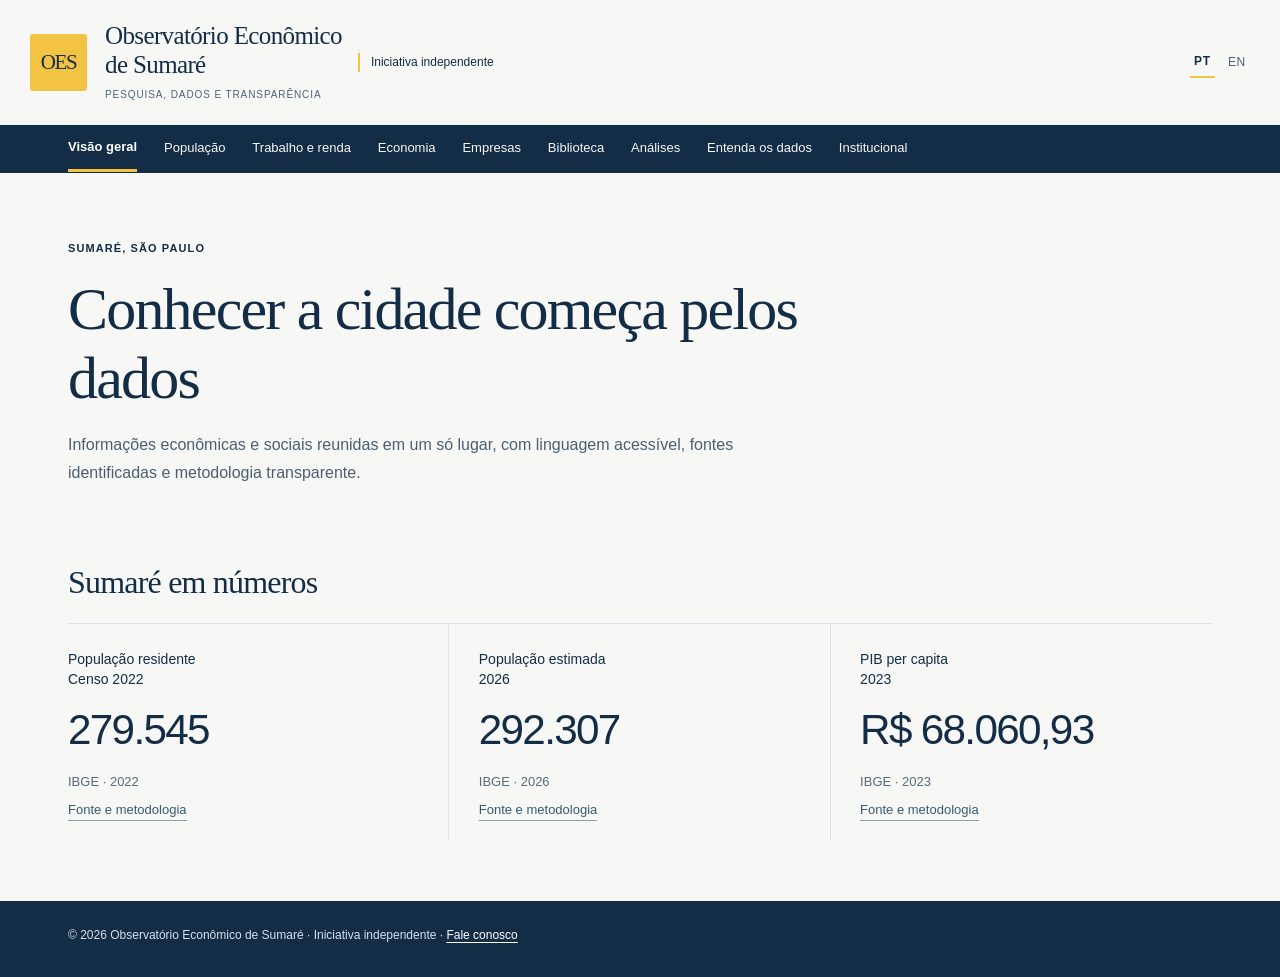
==== commit 4c30901d: "UX: restaura abas e aplica fade sem salto ao selecionar seções" ====
--- a/site/index.html
+++ b/site/index.html
@@ -16,28 +16,28 @@
 <meta property="og:image:height" content="630">
 <meta property="og:image:alt" content="Identidade institucional do Observatório Econômico de Sumaré">
 <meta name="twitter:card" content="summary_large_image">
-<meta name="twitter:image" content="https://oesumare.github.io/assets/images/oes-social.png"><meta http-equiv="Content-Security-Policy" content="default-src 'self'; script-src 'self'; style-src 'self' https://fonts.googleapis.com; font-src https://fonts.gstatic.com; img-src 'self' data:; connect-src 'self'; object-src 'none'; base-uri 'self'; form-action 'none'"><link rel="stylesheet" href="assets/css/styles.css?v=20261028-continuous"><link rel="stylesheet" href="assets/css/mapa.css"><link rel="stylesheet" href="assets/css/empresas.css"><link rel="stylesheet" href="assets/css/idades.css"><script src="assets/js/lang-switch.js" defer></script><script src="assets/js/nav-scroll-cue.js" defer></script><script src="assets/js/app.js?v=20261028-continuous" defer></script><script src="assets/js/indicators.js" defer></script><script src="assets/js/mapa.js?v=20261028-continuous" defer></script><script src="assets/js/idades.js" defer></script><script src="assets/js/empresas.js" defer></script><script src="assets/js/empresas-cempre.js" defer></script></head><body>
+<meta name="twitter:image" content="https://oesumare.github.io/assets/images/oes-social.png"><meta http-equiv="Content-Security-Policy" content="default-src 'self'; script-src 'self'; style-src 'self' https://fonts.googleapis.com; font-src https://fonts.gstatic.com; img-src 'self' data:; connect-src 'self'; object-src 'none'; base-uri 'self'; form-action 'none'"><link rel="stylesheet" href="assets/css/styles.css?v=20261028-tabs-fade"><link rel="stylesheet" href="assets/css/mapa.css"><link rel="stylesheet" href="assets/css/empresas.css"><link rel="stylesheet" href="assets/css/idades.css"><script src="assets/js/lang-switch.js" defer></script><script src="assets/js/nav-scroll-cue.js" defer></script><script src="assets/js/app.js?v=20261028-tabs-fade" defer></script><script src="assets/js/indicators.js" defer></script><script src="assets/js/mapa.js" defer></script><script src="assets/js/idades.js" defer></script><script src="assets/js/empresas.js" defer></script><script src="assets/js/empresas-cempre.js" defer></script></head><body>
 <header class="mast"><div class="wrap mast-inner"><div class="identity"><div aria-hidden="true" class="monogram">OES</div><div><strong>Observatório Econômico<br/>de Sumaré</strong><span>Pesquisa, dados e transparência</span></div></div><div class="independent"><span class="independent-main">Iniciativa independente</span></div><div class="language-switch" role="group" aria-label="Idioma"><span class="language-current" aria-current="true">PT</span><a lang="en" hreflang="en" href="en/index.html">EN</a></div></div></header>
 <nav aria-label="Navegação principal">
 <div class="wrap nav-shell"><div class="nav-inner">
-<a href="#inicio" data-tab="inicio" aria-current="location">Visão geral</a>
-<a href="#populacao" data-tab="populacao">População</a>
-<a href="#trabalho" data-tab="trabalho">Trabalho e renda</a>
-<a href="#economia" data-tab="economia">Economia</a>
-<a href="#empresas" data-tab="empresas">Empresas</a>
+<button type="button" aria-expanded="true" class="active" data-tab="inicio">Visão geral</button>
+<button type="button" aria-expanded="false" data-tab="populacao">População</button>
+<button type="button" aria-expanded="false" data-tab="trabalho">Trabalho e renda</button>
+<button type="button" aria-expanded="false" data-tab="economia">Economia</button>
+<button type="button" aria-expanded="false" data-tab="empresas">Empresas</button>
 <a class="nav-library-link" href="biblioteca.html">Biblioteca</a>
-<a href="#analises" data-tab="analises">Análises</a>
-<a href="#metodologia" data-tab="metodologia">Entenda os dados</a>
-<a href="#sobre" data-tab="sobre">Institucional</a>
+<button type="button" aria-expanded="false" data-tab="analises">Análises</button>
+<button type="button" aria-expanded="false" data-tab="metodologia">Entenda os dados</button>
+<button type="button" aria-expanded="false" data-tab="sobre">Institucional</button>
 </div></div>
 </nav>
 <main class="wrap"><section class="tab" id="inicio" role="region"><section class="intro intro--overview"><div><div class="kicker">Sumaré, São Paulo</div><h1>Conhecer a cidade começa pelos dados</h1><p>Informações econômicas e sociais reunidas em um só lugar, com linguagem acessível, fontes identificadas e metodologia transparente.</p></div></section><div class="section-title"><h2>Sumaré em números</h2></div><div class="metrics metrics--three"><div class="metric" data-indicator="populacao-censo-2022"><p class="metric-title">População residente<br/>Censo 2022</p><div class="number">Carregando…</div><div class="origin">IBGE · <a href="https://www.ibge.gov.br/cidades-e-estados/sp/sumare.html" rel="noopener" target="_blank">Fonte</a></div></div><div class="metric" data-indicator="populacao-estimada"><p class="metric-title">População estimada<br/>2026</p><div class="number">Carregando…</div><div class="origin">IBGE · <a href="https://www.ibge.gov.br/cidades-e-estados/sp/sumare.html" rel="noopener" target="_blank">Fonte</a></div></div><div class="metric" data-indicator="pib-per-capita-2023"><p class="metric-title">PIB per capita<br/>2023</p><div class="number">Carregando…</div><div class="origin">IBGE · <a href="https://www.ibge.gov.br/cidades-e-estados/sp/sumare.html" rel="noopener" target="_blank">Fonte</a></div></div></div></section>
-<section class="tab" id="populacao" role="region"><div class="section-title"><h2 id="mapa-titulo">População</h2></div>
+<section class="tab" hidden="" id="populacao" role="region"><div class="section-title"><h2 id="mapa-titulo">População</h2></div>
 <section class="populacao-indicadores"><div class="section-title"><h2>Indicadores do município</h2></div>
 <div class="metrics metrics--two">
 <article class="metric" data-indicator="populacao-censo-2022"><p class="metric-title">População residente · Censo 2022</p><div class="number">Carregando…</div><div class="origin">Fonte: IBGE</div></article>
 <article class="metric" data-indicator="populacao-estimada"><p class="metric-title">População estimada · 2026</p><div class="number">Carregando…</div><div class="origin">Fonte: IBGE</div></article>
-</div><p class="footnote">O Censo conta quantas pessoas moravam na cidade em 2022. A estimativa calcula a população para uma data posterior.</p></section><section class="mapa-section" data-mapa aria-labelledby="mapa-titulo"><p class="mapa-intro">Moradores por região administrativa · IBGE, Censo 2022.</p><div class="mapa-layout"><div class="mapa-figure"><svg class="mapa-canvas" data-mapa-svg role="group" aria-label="Mapa interativo das seis regiões de Sumaré" viewBox="0 0 720 390"></svg><div class="mapa-scale" aria-label="As cores indicam o número de moradores"><span>35,7 mil</span><span class="mapa-scale-bar" aria-hidden="true"></span><span>59,1 mil moradores</span></div></div><aside class="mapa-sidebar" aria-label="Moradores por região"><div class="mapa-sidebar-heading"><h3>Moradores por região</h3><span>Censo 2022</span></div><div class="mapa-region-list"><div class="mapa-buttons" data-mapa-buttons role="group" aria-label="Selecionar região"></div></div></aside></div><p class="mapa-status" role="status" data-mapa-status>Carregando mapa oficial…</p><p class="mapa-announcement" data-mapa-selection aria-live="polite"></p><div class="mapa-note"><p>O Censo 2022 registrou <strong>279.545 moradores</strong> em Sumaré. Nas seis regiões apresentadas, são <strong>276.846</strong>, uma diferença de <strong>2.699 pessoas</strong> ainda não esclarecida pelas fontes consultadas do IBGE.</p><details class="mapa-details"><summary>Fontes e limitações</summary><p>No IBGE, essas regiões são classificadas como bairros. Os dados populacionais e os limites geográficos são de 2022. Fontes: <a href="https://ftp.ibge.gov.br/Censos/Censo_Demografico_2022/Agregados_por_Setores_Censitarios/Agregados_por_Bairro_csv/Agregados_por_bairros_basico_BR_20260520.zip" target="_blank" rel="noopener noreferrer">IBGE · CSV</a> · <a href="https://geoftp.ibge.gov.br/organizacao_do_territorio/malhas_territoriais/malhas_de_setores_censitarios__divisoes_intramunicipais/censo_2022/bairros/shp/UF/SP_bairros_CD2022.zip" target="_blank" rel="noopener noreferrer">IBGE · limites geográficos</a>.</p></details></div></section><section class="age-section" aria-labelledby="age-title" data-age-chart><div class="section-title"><h2 id="age-title">Moradores por faixa etária</h2><span>IBGE · Censo 2022</span></div><div class="age-list" data-age-list><p>Carregando faixas etárias…</p></div><p class="age-selection" data-age-selection role="status" aria-live="polite"></p><p class="age-source">Fonte: <a target="_blank" rel="noopener noreferrer" href="https://sidra.ibge.gov.br/tabela/9514">IBGE · SIDRA, tabela 9514</a>. Faixas agrupadas pelo OES a partir das categorias oficiais de cinco anos.</p></section><section class="populacao-educacao" aria-label="Educação"><div class="section-title"><h2>Educação · Censo 2022</h2></div><div class="metrics metrics--two"><article class="metric" data-indicator="escolarizacao-6-14-anos-2022"><p class="metric-title">Crianças de 6 a 14 anos na escola (2022)</p><div class="number">Carregando…</div><div class="origin">Fonte: IBGE · Censo 2022</div></article><article class="metric" data-indicator="taxa-alfabetizacao-15-mais-2022"><p class="metric-title">Alfabetização, moradores de 15 anos ou mais (2022)</p><div class="number">Carregando…</div><div class="origin">Fonte: IBGE · Censo 2022</div></article></div></section></section><section class="tab" id="trabalho" role="region"><div class="section-title"><h2>Trabalho e renda</h2><span>IBGE · RAIS · Novo CAGED</span></div><p class="prose">Os vínculos registrados na cidade e a situação dos moradores são medidas diferentes. Veja cada uma separadamente.</p><h3 class="data-subheading">Empregos formais nos estabelecimentos de Sumaré</h3><p class="section-context">Veja quantos empregos formais estão registrados em Sumaré.</p><div class="metrics metrics--three"><article class="metric" data-indicator="estoque-vinculos-formais" data-source-label="Prefeitura Municipal de Sumaré"><p class="metric-title">Empregos formais ativos (Novo CAGED, ago. 2026)</p><div class="number">Carregando…</div><div class="origin">Prefeitura Municipal de Sumaré</div></article><article class="metric" data-indicator="saldo-vinculos-formais" data-source-label="Prefeitura Municipal de Sumaré"><p class="metric-title">Aumento de empregos formais (jan. a ago. 2026)</p><div class="number">Carregando…</div><div class="origin">Prefeitura Municipal de Sumaré</div></article><article class="metric" data-indicator="saldo-vinculos-formais-2026-08" data-source-label="Prefeitura Municipal de Sumaré"><p class="metric-title">Aumento de empregos formais (ago. 2026)</p><div class="number">Carregando…</div><div class="origin">Prefeitura Municipal de Sumaré</div></article></div><p class="footnote">RAIS 2025 e Novo CAGED (ago. 2026) têm períodos e bases diferentes; seus totais não devem ser comparados diretamente.</p><section class="sector-breakdown" aria-labelledby="rais-setores-titulo"><h3 class="data-subheading" id="rais-setores-titulo">Empregos formais por setor</h3><p class="section-context">RAIS 2025 · empregos registrados nos estabelecimentos de Sumaré.</p><div class="metrics metrics--sectors" role="group" aria-label="Empregos por setor"><article class="metric" data-indicator="rais-vinculos-servicos-2025"><p class="metric-title">Serviços</p><span class="sector-track" aria-hidden="true"><span class="sector-fill"></span></span><div class="number">Carregando…</div></article><article class="metric" data-indicator="rais-vinculos-industria-2025"><p class="metric-title">Indústria</p><span class="sector-track" aria-hidden="true"><span class="sector-fill"></span></span><div class="number">Carregando…</div></article><article class="metric" data-indicator="rais-vinculos-comercio-2025"><p class="metric-title">Comércio</p><span class="sector-track" aria-hidden="true"><span class="sector-fill"></span></span><div class="number">Carregando…</div></article><article class="metric" data-indicator="rais-vinculos-construcao-2025"><p class="metric-title">Construção</p><span class="sector-track" aria-hidden="true"><span class="sector-fill"></span></span><div class="number">Carregando…</div></article><article class="metric" data-indicator="rais-vinculos-agropecuaria-2025"><p class="metric-title">Agropecuária</p><span class="sector-track" aria-hidden="true"><span class="sector-fill"></span></span><div class="number">Carregando…</div></article></div><p class="sector-source">MTE · RAIS 2025 · <button type="button" class="source-detail" data-rais-method hidden>Fonte e metodologia</button></p></section><h3 class="data-subheading">Trabalho dos moradores</h3><p class="section-context">Censo 2022: pessoas de 14 anos ou mais que moravam em Sumaré.</p><div class="metrics metrics--two"><article class="metric" data-indicator="pessoas-ocupadas"><p class="metric-title">Moradores ocupados (Censo 2022)</p><div class="number">Carregando…</div><div class="origin">Fonte: IBGE · Censo 2022</div></article><article class="metric" data-indicator="pessoas-desocupadas"><p class="metric-title">Moradores desocupados (Censo 2022)</p><div class="number">Carregando…</div><div class="origin">Fonte: IBGE · Censo 2022</div></article><article class="metric" data-indicator="previdencia-ocupados"><p class="metric-title">Ocupados que contribuem para a Previdência (2022)</p><div class="number">Carregando…</div><div class="origin">Fonte: IBGE · Censo 2022</div></article><article class="metric" data-indicator="residentes-conta-propria-2022"><p class="metric-title">Moradores por conta própria (2022)</p><div class="number">Carregando…</div><div class="origin">Fonte: IBGE · Censo 2022</div></article></div><h3 class="data-subheading">Rendimentos do trabalho</h3><p class="section-context">Censo 2022: valor central dos rendimentos do trabalho de moradores ocupados com rendimento.</p><div class="metrics metrics--two"><article class="metric" data-indicator="renda-mediana-ocupados-2022"><p class="metric-title">Rendimento mediano mensal (2022)</p><div class="number">Carregando…</div><div class="origin">Fonte: IBGE · Censo 2022</div></article></div><p class="footnote">Consulte as <a href="#metodologia">fontes e metodologias</a> de cada indicador.</p></section><section class="tab" id="economia" role="region"><div class="section-title"><h2>Produção econômica</h2><span>IBGE · 2023</span></div><p class="prose">O PIB mostra o valor da produção de bens e serviços em Sumaré. O PIB por habitante divide esse total pela população; não representa a renda de cada morador nem mostra como a renda é distribuída.</p><div class="metrics metrics--two"><article class="metric" data-indicator="pib-municipal-2023"><p class="metric-title">PIB municipal</p><div class="number">Carregando…</div><div class="origin">Fonte: IBGE · PIB dos Municípios 2023</div></article><article class="metric" data-indicator="pib-per-capita-2023"><p class="metric-title">PIB por habitante</p><div class="number">Carregando…</div><div class="origin">Fonte: IBGE · PIB dos Municípios 2023</div></article></div><p class="footnote">Valores de 2023, sem ajuste pela inflação.</p><div class="economy-related"><p class="footnote">O <a href="https://www.ibge.gov.br/estatisticas/economicas/contas-nacionais/9088-produto-interno-bruto-dos-municipios.html" target="_blank" rel="noopener noreferrer">IBGE não divulgou a divisão do PIB de 2023 por setor</a> nesta edição.</p><p class="section-context">Para consultar unidades locais, pessoas ocupadas e atividades por setor, veja <a href="#empresas">Empresas (IBGE, 2024)</a>. São dados de outra pesquisa e outro período de referência.</p></div></section><section class="tab" id="empresas" role="region" data-empresas>
+</div><p class="footnote">O Censo conta quantas pessoas moravam na cidade em 2022. A estimativa calcula a população para uma data posterior.</p></section><section class="mapa-section" data-mapa aria-labelledby="mapa-titulo"><p class="mapa-intro">Moradores por região administrativa · IBGE, Censo 2022.</p><div class="mapa-layout"><div class="mapa-figure"><svg class="mapa-canvas" data-mapa-svg role="group" aria-label="Mapa interativo das seis regiões de Sumaré" viewBox="0 0 720 390"></svg><div class="mapa-scale" aria-label="As cores indicam o número de moradores"><span>35,7 mil</span><span class="mapa-scale-bar" aria-hidden="true"></span><span>59,1 mil moradores</span></div></div><aside class="mapa-sidebar" aria-label="Moradores por região"><div class="mapa-sidebar-heading"><h3>Moradores por região</h3><span>Censo 2022</span></div><div class="mapa-region-list"><div class="mapa-buttons" data-mapa-buttons role="group" aria-label="Selecionar região"></div></div></aside></div><p class="mapa-status" role="status" data-mapa-status>Carregando mapa oficial…</p><p class="mapa-announcement" data-mapa-selection aria-live="polite"></p><div class="mapa-note"><p>O Censo 2022 registrou <strong>279.545 moradores</strong> em Sumaré. Nas seis regiões apresentadas, são <strong>276.846</strong>, uma diferença de <strong>2.699 pessoas</strong> ainda não esclarecida pelas fontes consultadas do IBGE.</p><details class="mapa-details"><summary>Fontes e limitações</summary><p>No IBGE, essas regiões são classificadas como bairros. Os dados populacionais e os limites geográficos são de 2022. Fontes: <a href="https://ftp.ibge.gov.br/Censos/Censo_Demografico_2022/Agregados_por_Setores_Censitarios/Agregados_por_Bairro_csv/Agregados_por_bairros_basico_BR_20260520.zip" target="_blank" rel="noopener noreferrer">IBGE · CSV</a> · <a href="https://geoftp.ibge.gov.br/organizacao_do_territorio/malhas_territoriais/malhas_de_setores_censitarios__divisoes_intramunicipais/censo_2022/bairros/shp/UF/SP_bairros_CD2022.zip" target="_blank" rel="noopener noreferrer">IBGE · limites geográficos</a>.</p></details></div></section><section class="age-section" aria-labelledby="age-title" data-age-chart><div class="section-title"><h2 id="age-title">Moradores por faixa etária</h2><span>IBGE · Censo 2022</span></div><div class="age-list" data-age-list><p>Carregando faixas etárias…</p></div><p class="age-selection" data-age-selection role="status" aria-live="polite"></p><p class="age-source">Fonte: <a target="_blank" rel="noopener noreferrer" href="https://sidra.ibge.gov.br/tabela/9514">IBGE · SIDRA, tabela 9514</a>. Faixas agrupadas pelo OES a partir das categorias oficiais de cinco anos.</p></section><section class="populacao-educacao" aria-label="Educação"><div class="section-title"><h2>Educação · Censo 2022</h2></div><div class="metrics metrics--two"><article class="metric" data-indicator="escolarizacao-6-14-anos-2022"><p class="metric-title">Crianças de 6 a 14 anos na escola (2022)</p><div class="number">Carregando…</div><div class="origin">Fonte: IBGE · Censo 2022</div></article><article class="metric" data-indicator="taxa-alfabetizacao-15-mais-2022"><p class="metric-title">Alfabetização, moradores de 15 anos ou mais (2022)</p><div class="number">Carregando…</div><div class="origin">Fonte: IBGE · Censo 2022</div></article></div></section></section><section class="tab" hidden="" id="trabalho" role="region"><div class="section-title"><h2>Trabalho e renda</h2><span>IBGE · RAIS · Novo CAGED</span></div><p class="prose">Os vínculos registrados na cidade e a situação dos moradores são medidas diferentes. Veja cada uma separadamente.</p><h3 class="data-subheading">Empregos formais nos estabelecimentos de Sumaré</h3><p class="section-context">Veja quantos empregos formais estão registrados em Sumaré.</p><div class="metrics metrics--three"><article class="metric" data-indicator="estoque-vinculos-formais" data-source-label="Prefeitura Municipal de Sumaré"><p class="metric-title">Empregos formais ativos (Novo CAGED, ago. 2026)</p><div class="number">Carregando…</div><div class="origin">Prefeitura Municipal de Sumaré</div></article><article class="metric" data-indicator="saldo-vinculos-formais" data-source-label="Prefeitura Municipal de Sumaré"><p class="metric-title">Aumento de empregos formais (jan. a ago. 2026)</p><div class="number">Carregando…</div><div class="origin">Prefeitura Municipal de Sumaré</div></article><article class="metric" data-indicator="saldo-vinculos-formais-2026-08" data-source-label="Prefeitura Municipal de Sumaré"><p class="metric-title">Aumento de empregos formais (ago. 2026)</p><div class="number">Carregando…</div><div class="origin">Prefeitura Municipal de Sumaré</div></article></div><p class="footnote">RAIS 2025 e Novo CAGED (ago. 2026) têm períodos e bases diferentes; seus totais não devem ser comparados diretamente.</p><section class="sector-breakdown" aria-labelledby="rais-setores-titulo"><h3 class="data-subheading" id="rais-setores-titulo">Empregos formais por setor</h3><p class="section-context">RAIS 2025 · empregos registrados nos estabelecimentos de Sumaré.</p><div class="metrics metrics--sectors" role="group" aria-label="Empregos por setor"><article class="metric" data-indicator="rais-vinculos-servicos-2025"><p class="metric-title">Serviços</p><span class="sector-track" aria-hidden="true"><span class="sector-fill"></span></span><div class="number">Carregando…</div></article><article class="metric" data-indicator="rais-vinculos-industria-2025"><p class="metric-title">Indústria</p><span class="sector-track" aria-hidden="true"><span class="sector-fill"></span></span><div class="number">Carregando…</div></article><article class="metric" data-indicator="rais-vinculos-comercio-2025"><p class="metric-title">Comércio</p><span class="sector-track" aria-hidden="true"><span class="sector-fill"></span></span><div class="number">Carregando…</div></article><article class="metric" data-indicator="rais-vinculos-construcao-2025"><p class="metric-title">Construção</p><span class="sector-track" aria-hidden="true"><span class="sector-fill"></span></span><div class="number">Carregando…</div></article><article class="metric" data-indicator="rais-vinculos-agropecuaria-2025"><p class="metric-title">Agropecuária</p><span class="sector-track" aria-hidden="true"><span class="sector-fill"></span></span><div class="number">Carregando…</div></article></div><p class="sector-source">MTE · RAIS 2025 · <button type="button" class="source-detail" data-rais-method hidden>Fonte e metodologia</button></p></section><h3 class="data-subheading">Trabalho dos moradores</h3><p class="section-context">Censo 2022: pessoas de 14 anos ou mais que moravam em Sumaré.</p><div class="metrics metrics--two"><article class="metric" data-indicator="pessoas-ocupadas"><p class="metric-title">Moradores ocupados (Censo 2022)</p><div class="number">Carregando…</div><div class="origin">Fonte: IBGE · Censo 2022</div></article><article class="metric" data-indicator="pessoas-desocupadas"><p class="metric-title">Moradores desocupados (Censo 2022)</p><div class="number">Carregando…</div><div class="origin">Fonte: IBGE · Censo 2022</div></article><article class="metric" data-indicator="previdencia-ocupados"><p class="metric-title">Ocupados que contribuem para a Previdência (2022)</p><div class="number">Carregando…</div><div class="origin">Fonte: IBGE · Censo 2022</div></article><article class="metric" data-indicator="residentes-conta-propria-2022"><p class="metric-title">Moradores por conta própria (2022)</p><div class="number">Carregando…</div><div class="origin">Fonte: IBGE · Censo 2022</div></article></div><h3 class="data-subheading">Rendimentos do trabalho</h3><p class="section-context">Censo 2022: valor central dos rendimentos do trabalho de moradores ocupados com rendimento.</p><div class="metrics metrics--two"><article class="metric" data-indicator="renda-mediana-ocupados-2022"><p class="metric-title">Rendimento mediano mensal (2022)</p><div class="number">Carregando…</div><div class="origin">Fonte: IBGE · Censo 2022</div></article></div><p class="footnote">Consulte as <a href="#metodologia">fontes e metodologias</a> de cada indicador.</p></section><section class="tab" hidden="" id="economia" role="region"><div class="section-title"><h2>Produção econômica</h2><span>IBGE · 2023</span></div><p class="prose">O PIB mostra o valor da produção de bens e serviços em Sumaré. O PIB por habitante divide esse total pela população; não representa a renda de cada morador nem mostra como a renda é distribuída.</p><div class="metrics metrics--two"><article class="metric" data-indicator="pib-municipal-2023"><p class="metric-title">PIB municipal</p><div class="number">Carregando…</div><div class="origin">Fonte: IBGE · PIB dos Municípios 2023</div></article><article class="metric" data-indicator="pib-per-capita-2023"><p class="metric-title">PIB por habitante</p><div class="number">Carregando…</div><div class="origin">Fonte: IBGE · PIB dos Municípios 2023</div></article></div><p class="footnote">Valores de 2023, sem ajuste pela inflação.</p><div class="economy-related"><p class="footnote">O <a href="https://www.ibge.gov.br/estatisticas/economicas/contas-nacionais/9088-produto-interno-bruto-dos-municipios.html" target="_blank" rel="noopener noreferrer">IBGE não divulgou a divisão do PIB de 2023 por setor</a> nesta edição.</p><p class="section-context">Para consultar unidades locais, pessoas ocupadas e atividades por setor, veja <a href="#empresas">Empresas (IBGE, 2024)</a>. São dados de outra pesquisa e outro período de referência.</p></div></section><section class="tab" hidden="" id="empresas" role="region" data-empresas>
 <div class="section-title"><h2>Empresas</h2><span>IBGE · 2024</span></div>
 <p class="empresas-intro">Veja como as empresas e organizações se distribuem pelos setores da economia de Sumaré e conheça algumas que atuam na cidade.</p>
 <section class="empresas-statistics" data-cempre aria-label="Empresas e atividades econômicas de Sumaré">
@@ -55,9 +55,9 @@
 <p class="empresas-count" role="status" data-company-status>Carregando informações…</p>
 <div class="empresas-grid" data-company-list></div>
 
-</section><section class="tab" id="analises" role="region"><div class="section-title"><h2>Análises</h2><span>Produção do OES</span></div><p class="prose">Ainda não há análises do OES publicadas. Quando houver, cada publicação trará fontes, metodologia e limitações.</p></section>
-<section class="tab" id="metodologia" role="region"><div class="section-title"><h2>Fontes e metodologia</h2><span>Fontes consultadas</span></div><div class="source"><div><strong>IBGE · Censo 2022 e estimativas</strong><p>População, perfil dos moradores e estimativa populacional de 2026.</p></div><a href="https://www.ibge.gov.br/cidades-e-estados/sp/sumare.html" target="_blank" rel="noopener noreferrer">Ver Sumaré no IBGE</a></div><div class="source"><div><strong>IBGE · PIB dos Municípios 2023</strong><p>PIB municipal e PIB por habitante, a preços correntes.</p></div><a href="https://sidra.ibge.gov.br/tabela/5938" target="_blank" rel="noopener noreferrer">SIDRA · tabela 5938</a></div><div class="source"><div><strong>IBGE · CEMPRE 2024</strong><p>Unidades locais, pessoas ocupadas e atividades por setor.</p></div><a href="https://sidra.ibge.gov.br/tabela/9528" target="_blank" rel="noopener noreferrer">SIDRA · tabela 9528</a></div><div class="source"><div><strong>MTE · RAIS 2025</strong><p>Vínculos formais em estabelecimentos da cidade em 31/12/2025.</p></div><a href="https://www.gov.br/trabalho-e-emprego/pt-br/acesso-a-informacao/acoes-e-programas/programas-projetos-acoes-obras-e-atividades/estatisticas-trabalho/rais/rais-2025/rais-2025-tabelas.xlsx" target="_blank" rel="noopener noreferrer">Tabelas RAIS 2025</a></div><div class="source"><div><strong>Novo CAGED · Prefeitura de Sumaré (MTE)</strong><p>Dados até agosto de 2026, conferidos no boletim da Prefeitura, que reproduz números do MTE. A base municipal original do MTE não foi conferida diretamente.</p></div><a href="https://www.sumare.sp.gov.br/cidadao/noticia/sumare-lidera-saldo-de-empregos-na-rpt-ocupa-a-2-posicao-na-rmc-e-e-14-no-estado" target="_blank" rel="noopener noreferrer">Boletim da Prefeitura</a></div><p class="note">Os detalhes e limites de cada número estão em “Fonte e metodologia”, abaixo do indicador. O glossário explica os termos técnicos.</p><section class="glossary-section" id="glossario" aria-labelledby="glossary-heading"><div class="section-title"><h2 id="glossary-heading">Glossário</h2><span>Definições essenciais</span></div><div class="glossary" id="glossary"></div><p class="note">Em “Saiba mais”, consulte a explicação detalhada e a fonte de cada termo.</p></section></section>
-<section class="tab" id="sobre" role="region"><div class="section-title"><h2>Sobre o OES</h2><span>Iniciativa independente</span></div><div class="prose"><p>O Observatório Econômico de Sumaré (OES) é uma iniciativa independente, apartidária e gratuita criada para facilitar o acesso a informações econômicas e sociais de Sumaré (SP).</p><p>O OES não integra órgãos governamentais ou instituições de pesquisa e não representa os produtores das estatísticas que utiliza.</p></div><div class="institutional-grid"><article class="institutional-block"><h3>Missão</h3><p>Facilitar o acesso gratuito a dados econômicos e sociais confiáveis sobre Sumaré, com fontes e explicações claras.</p></article><article class="institutional-block"><h3>Visão</h3><p>Ser uma fonte independente de informações sobre Sumaré e ajudar a população a discutir a cidade com base em dados.</p></article></div><div class="institutional-block institutional-values"><h3>Valores</h3><p><strong>Rigor científico · Independência · Transparência · Acessibilidade · Interesse público.</strong></p></div><div class="section-title"><h2>Fundadora</h2></div><div class="prose"><p>Aline Araujo Souza é economista formada pela Universidade Federal do Rio de Janeiro (UFRJ), com experiência em análise econômico-financeira, estudos de mercado, valuation e investimentos.</p></div><div class="institutional-cta"><a href="governanca.html">Como o OES funciona →</a></div></section></main>
+</section><section class="tab" hidden="" id="analises" role="region"><div class="section-title"><h2>Análises</h2><span>Produção do OES</span></div><p class="prose">Ainda não há análises do OES publicadas. Quando houver, cada publicação trará fontes, metodologia e limitações.</p></section>
+<section class="tab" hidden="" id="metodologia" role="region"><div class="section-title"><h2>Fontes e metodologia</h2><span>Fontes consultadas</span></div><div class="source"><div><strong>IBGE · Censo 2022 e estimativas</strong><p>População, perfil dos moradores e estimativa populacional de 2026.</p></div><a href="https://www.ibge.gov.br/cidades-e-estados/sp/sumare.html" target="_blank" rel="noopener noreferrer">Ver Sumaré no IBGE</a></div><div class="source"><div><strong>IBGE · PIB dos Municípios 2023</strong><p>PIB municipal e PIB por habitante, a preços correntes.</p></div><a href="https://sidra.ibge.gov.br/tabela/5938" target="_blank" rel="noopener noreferrer">SIDRA · tabela 5938</a></div><div class="source"><div><strong>IBGE · CEMPRE 2024</strong><p>Unidades locais, pessoas ocupadas e atividades por setor.</p></div><a href="https://sidra.ibge.gov.br/tabela/9528" target="_blank" rel="noopener noreferrer">SIDRA · tabela 9528</a></div><div class="source"><div><strong>MTE · RAIS 2025</strong><p>Vínculos formais em estabelecimentos da cidade em 31/12/2025.</p></div><a href="https://www.gov.br/trabalho-e-emprego/pt-br/acesso-a-informacao/acoes-e-programas/programas-projetos-acoes-obras-e-atividades/estatisticas-trabalho/rais/rais-2025/rais-2025-tabelas.xlsx" target="_blank" rel="noopener noreferrer">Tabelas RAIS 2025</a></div><div class="source"><div><strong>Novo CAGED · Prefeitura de Sumaré (MTE)</strong><p>Dados até agosto de 2026, conferidos no boletim da Prefeitura, que reproduz números do MTE. A base municipal original do MTE não foi conferida diretamente.</p></div><a href="https://www.sumare.sp.gov.br/cidadao/noticia/sumare-lidera-saldo-de-empregos-na-rpt-ocupa-a-2-posicao-na-rmc-e-e-14-no-estado" target="_blank" rel="noopener noreferrer">Boletim da Prefeitura</a></div><p class="note">Os detalhes e limites de cada número estão em “Fonte e metodologia”, abaixo do indicador. O glossário explica os termos técnicos.</p><section class="glossary-section" id="glossario" aria-labelledby="glossary-heading"><div class="section-title"><h2 id="glossary-heading">Glossário</h2><span>Definições essenciais</span></div><div class="glossary" id="glossary"></div><p class="note">Em “Saiba mais”, consulte a explicação detalhada e a fonte de cada termo.</p></section></section>
+<section class="tab" hidden="" id="sobre" role="region"><div class="section-title"><h2>Sobre o OES</h2><span>Iniciativa independente</span></div><div class="prose"><p>O Observatório Econômico de Sumaré (OES) é uma iniciativa independente, apartidária e gratuita criada para facilitar o acesso a informações econômicas e sociais de Sumaré (SP).</p><p>O OES não integra órgãos governamentais ou instituições de pesquisa e não representa os produtores das estatísticas que utiliza.</p></div><div class="institutional-grid"><article class="institutional-block"><h3>Missão</h3><p>Facilitar o acesso gratuito a dados econômicos e sociais confiáveis sobre Sumaré, com fontes e explicações claras.</p></article><article class="institutional-block"><h3>Visão</h3><p>Ser uma fonte independente de informações sobre Sumaré e ajudar a população a discutir a cidade com base em dados.</p></article></div><div class="institutional-block institutional-values"><h3>Valores</h3><p><strong>Rigor científico · Independência · Transparência · Acessibilidade · Interesse público.</strong></p></div><div class="section-title"><h2>Fundadora</h2></div><div class="prose"><p>Aline Araujo Souza é economista formada pela Universidade Federal do Rio de Janeiro (UFRJ), com experiência em análise econômico-financeira, estudos de mercado, valuation e investimentos.</p></div><div class="institutional-cta"><a href="governanca.html">Como o OES funciona →</a></div></section></main>
 <footer class="footer"><div class="wrap">© 2026 Observatório Econômico de Sumaré · Iniciativa independente · <a href="https://deluxe-mask-0a2.notion.site/50be564b68a744d1a137b06023974d03" target="_blank" rel="noopener noreferrer">Fale conosco</a></div></footer>
 <dialog id="sourceDialog" aria-labelledby="sourceDialogTitle"><button id="closeSourceDialog" type="button" class="close" aria-label="Fechar">×</button><h3 id="sourceDialogTitle"></h3><div id="sourceDialogBody" class="prose"></div></dialog><dialog id="termDialog" aria-labelledby="termTitle"><button type="button" aria-label="Fechar" class="close" id="closeDialog">×</button><h3 id="termTitle"></h3><p id="termText"></p><p class="term-details" id="termDetails"></p><p class="term-source"><strong>Referência oficial:</strong> <a id="termSource" href="https://anuario.ibge.gov.br/2024/glossario-2024.html" rel="noopener noreferrer" target="_blank"></a></p></dialog>
 </body></html>
--- a/site/assets/css/styles.css
+++ b/site/assets/css/styles.css
@@ -33,6 +33,8 @@
 .glossary button{font: inherit; background: none; border: 0; padding: 0; text-decoration: underline; text-underline-offset: 3px; cursor: pointer}
 .footnote{font-size: 11px; color: var(--muted); margin: 18px 0 38px}
 .tab[hidden]{display: none}
+.tab:not([hidden]){animation:oes-tab-fade .18s ease-out}
+@keyframes oes-tab-fade{from{opacity:.35}to{opacity:1}}
 .prose{font-size: 15px}
 .data-table{border-collapse: collapse; width: 100%; background: white}
 .data-table th{padding: 17px; border-bottom: 1px solid var(--line); text-align: left; vertical-align: top}
